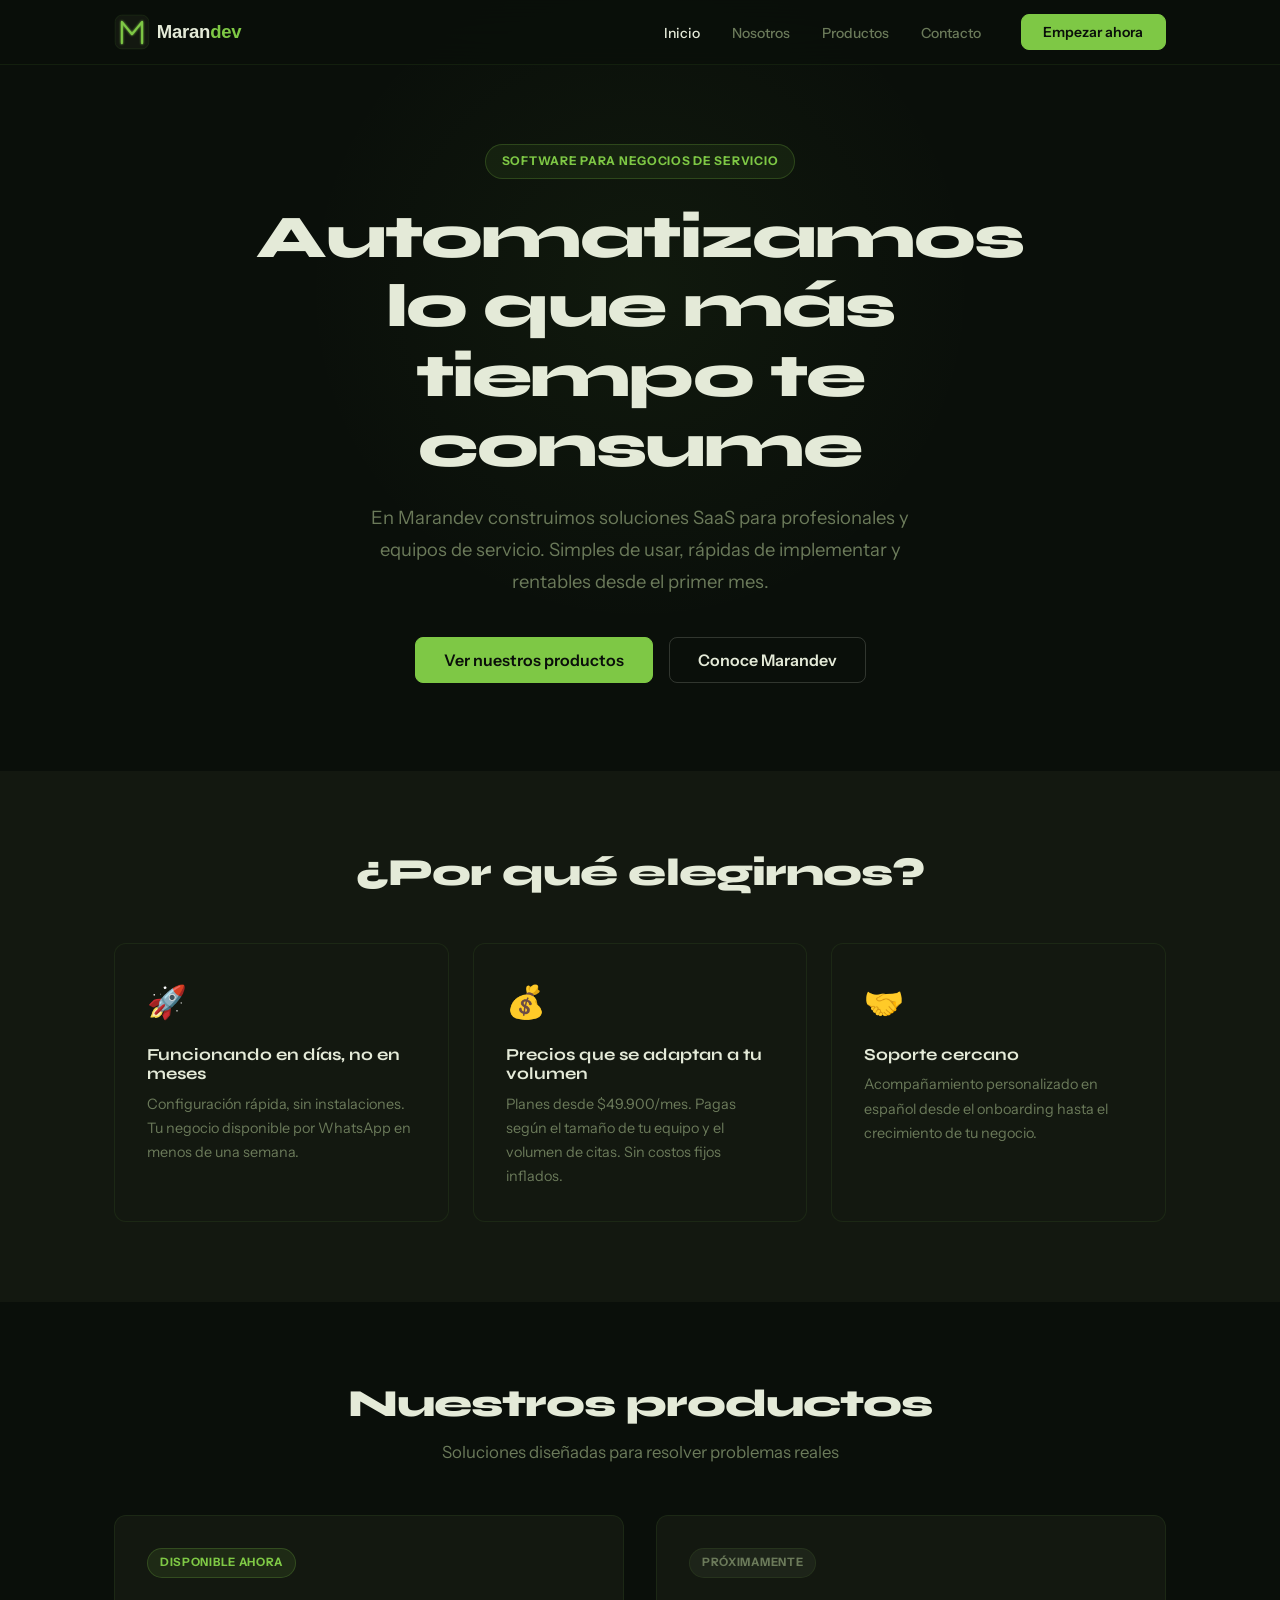
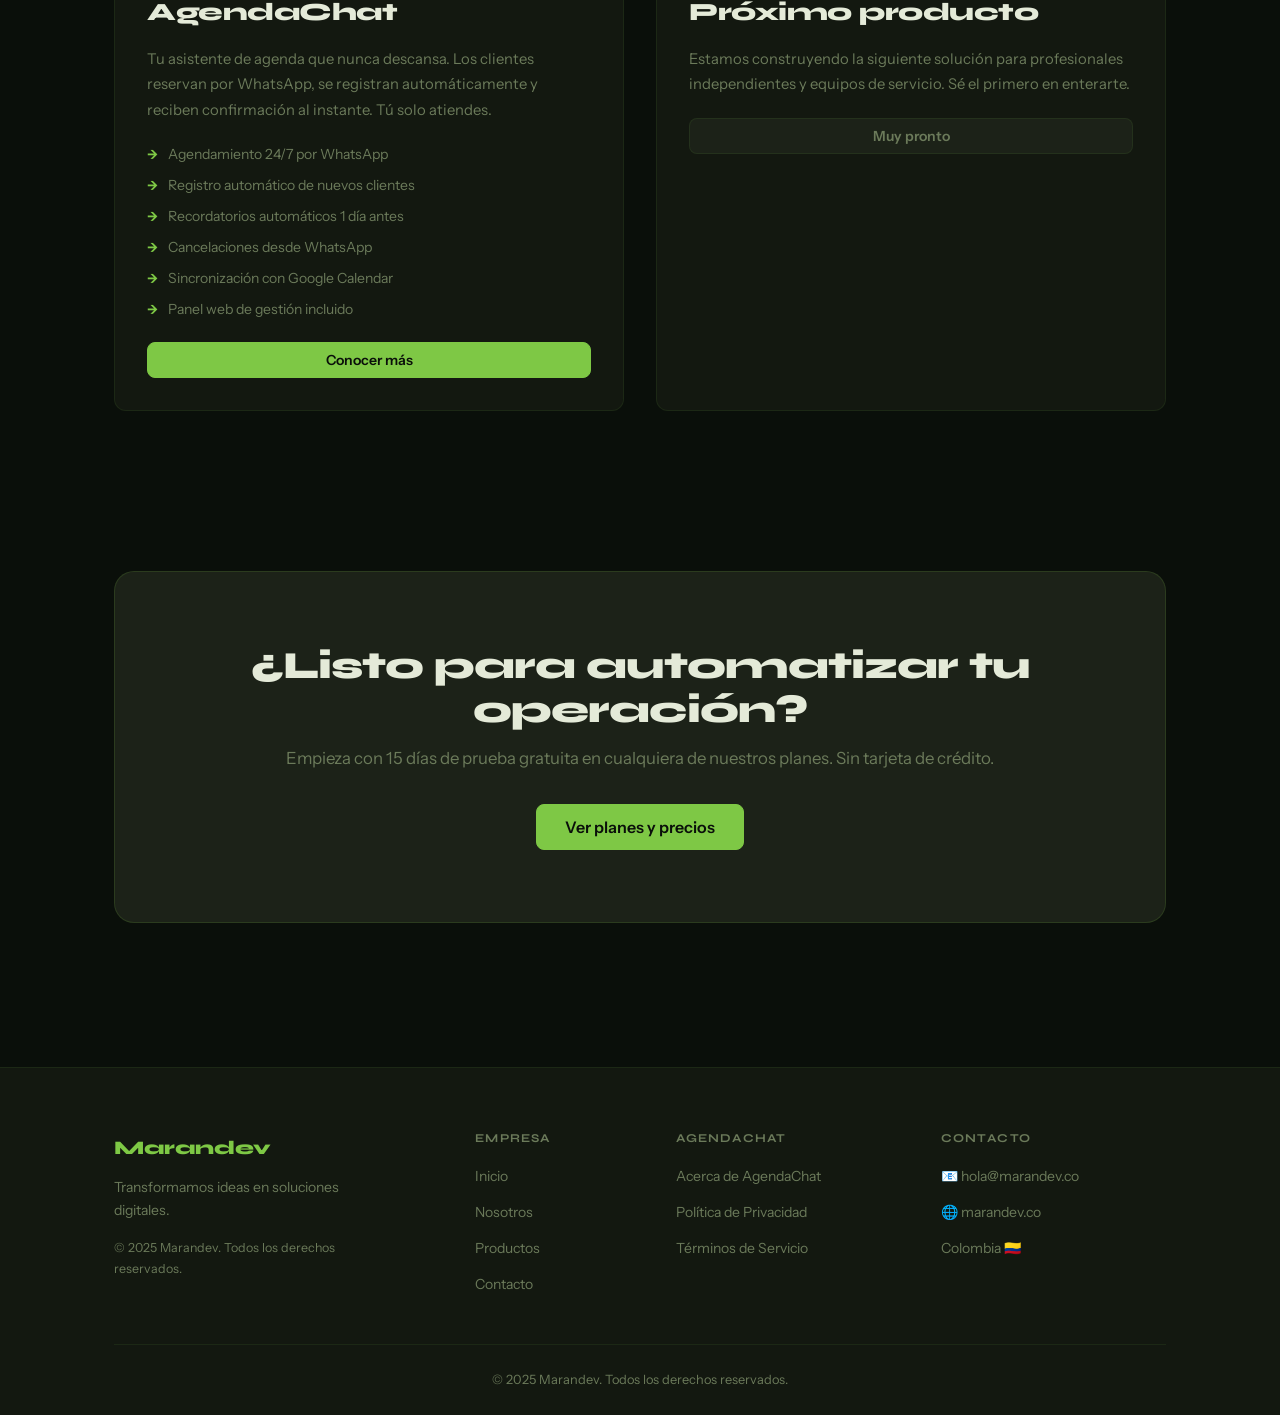
==== index.html @ 050d2b7b "updte changes" ====
<!DOCTYPE html>
<html lang="es">
<head>
  <meta charset="UTF-8">
  <meta name="viewport" content="width=device-width, initial-scale=1.0">
  <title>Marandev — Automatización de citas para profesionales</title>
  <meta name="description" content="Software SaaS que convierte WhatsApp en tu asistente de agendamiento. Tus clientes agendan en segundos, tú gestionas todo desde Google Calendar.">
  <link rel="preconnect" href="https://fonts.googleapis.com">
  <link rel="preconnect" href="https://fonts.gstatic.com" crossorigin>
  <link href="https://fonts.googleapis.com/css2?family=Instrument+Sans:ital,wght@0,400;0,500;0,600;1,400&family=JetBrains+Mono:wght@400;500&family=Syne:wght@700;800&display=swap" rel="stylesheet">
  <link rel="stylesheet" href="css/style.css">
  <link rel="icon" type="image/svg+xml" href="/favicon.svg">
</head>
<body>

<!-- NAVBAR -->
<nav class="navbar" role="navigation" aria-label="Navegación principal">
  <div class="navbar-inner">
    <a href="index.html" class="navbar-logo"><img src="/logo.svg" alt="Marandev" height="36"></a>
    <button class="hamburger" aria-label="Abrir menú" aria-expanded="false">
      <span></span><span></span><span></span>
    </button>
    <div class="navbar-menu">
      <ul class="navbar-nav">
        <li><a href="index.html" class="active">Inicio</a></li>
        <li><a href="nosotros.html">Nosotros</a></li>
        <li><a href="productos.html">Productos</a></li>
        <li><a href="contacto.html">Contacto</a></li>
      </ul>
      <a href="agendachat/index.html" class="btn btn-primary">Empezar ahora</a>
    </div>
  </div>
</nav>

<main>

  <!-- HERO -->
  <section class="hero">
    <div class="container">
      <div class="hero-badge fade-up">Software para negocios de servicio</div>
      <h1 class="fade-up d1">Automatizamos lo que más<br>tiempo te consume</h1>
      <p class="hero-sub fade-up d2">En Marandev construimos soluciones SaaS para profesionales y equipos de servicio. Simples de usar, rápidas de implementar y rentables desde el primer mes.</p>
      <div class="hero-actions fade-up d3">
        <a href="productos.html" class="btn btn-primary btn-lg">Ver nuestros productos</a>
        <a href="nosotros.html" class="btn btn-outline btn-lg">Conoce Marandev</a>
      </div>
    </div>
  </section>

  <!-- POR QUÉ ELEGIRNOS -->
  <section class="section section-bg">
    <div class="container">
      <div class="section-header fade-up">
        <h2 class="section-title">¿Por qué elegirnos?</h2>
      </div>
      <div class="grid-3">
        <div class="card fade-up d1">
          <span class="card-icon">🚀</span>
          <h3 class="card-title">Funcionando en días, no en meses</h3>
          <p class="card-text">Configuración rápida, sin instalaciones. Tu negocio disponible por WhatsApp en menos de una semana.</p>
        </div>
        <div class="card fade-up d2">
          <span class="card-icon">💰</span>
          <h3 class="card-title">Precios que se adaptan a tu volumen</h3>
          <p class="card-text">Planes desde $49.900/mes. Pagas según el tamaño de tu equipo y el volumen de citas. Sin costos fijos inflados.</p>
        </div>
        <div class="card fade-up d3">
          <span class="card-icon">🤝</span>
          <h3 class="card-title">Soporte cercano</h3>
          <p class="card-text">Acompañamiento personalizado en español desde el onboarding hasta el crecimiento de tu negocio.</p>
        </div>
      </div>
    </div>
  </section>

  <!-- NUESTROS PRODUCTOS -->
  <section class="section">
    <div class="container">
      <div class="section-header fade-up">
        <h2 class="section-title">Nuestros productos</h2>
        <p class="section-sub">Soluciones diseñadas para resolver problemas reales</p>
      </div>
      <div class="grid-2">

        <!-- AgendaChat -->
        <div class="product-card fade-up d1">
          <span class="product-badge available">Disponible ahora</span>
          <h3>AgendaChat</h3>
          <p>Tu asistente de agenda que nunca descansa. Los clientes reservan por WhatsApp, se registran automáticamente y reciben confirmación al instante. Tú solo atiendes.</p>
          <ul class="product-features">
            <li class="product-feature">Agendamiento 24/7 por WhatsApp</li>
            <li class="product-feature">Registro automático de nuevos clientes</li>
            <li class="product-feature">Recordatorios automáticos 1 día antes</li>
            <li class="product-feature">Cancelaciones desde WhatsApp</li>
            <li class="product-feature">Sincronización con Google Calendar</li>
            <li class="product-feature">Panel web de gestión incluido</li>
          </ul>
          <a href="agendachat/index.html" class="btn btn-primary">Conocer más</a>
        </div>

        <!-- Próximamente -->
        <div class="product-card fade-up d2">
          <span class="product-badge soon">Próximamente</span>
          <h3>Próximo producto</h3>
          <p>Estamos construyendo la siguiente solución para profesionales independientes y equipos de servicio. Sé el primero en enterarte.</p>
          <button class="btn btn-disabled" disabled>Muy pronto</button>
        </div>

      </div>
    </div>
  </section>

  <!-- CTA FINAL -->
  <section class="section">
    <div class="container">
      <div class="cta-banner fade-up">
        <h2>¿Listo para automatizar tu operación?</h2>
        <p>Empieza con 15 días de prueba gratuita en cualquiera de nuestros planes. Sin tarjeta de crédito.</p>
        <a href="productos.html" class="btn btn-primary btn-lg">Ver planes y precios</a>
      </div>
    </div>
  </section>

</main>

<!-- FOOTER -->
<footer class="footer">
  <div class="container">
    <div class="footer-grid">
      <div class="footer-col">
        <a href="index.html" class="footer-logo">Marandev</a>
        <p>Transformamos ideas en soluciones digitales.</p>
        <p class="footer-copy">© 2025 Marandev. Todos los derechos reservados.</p>
      </div>
      <div class="footer-col">
        <h4>Empresa</h4>
        <ul>
          <li><a href="index.html">Inicio</a></li>
          <li><a href="nosotros.html">Nosotros</a></li>
          <li><a href="productos.html">Productos</a></li>
          <li><a href="contacto.html">Contacto</a></li>
        </ul>
      </div>
      <div class="footer-col">
        <h4>AgendaChat</h4>
        <ul>
          <li><a href="agendachat/index.html">Acerca de AgendaChat</a></li>
          <li><a href="agendachat/privacidad.html">Política de Privacidad</a></li>
          <li><a href="agendachat/terminos.html">Términos de Servicio</a></li>
        </ul>
      </div>
      <div class="footer-col">
        <h4>Contacto</h4>
        <ul>
          <li><span>📧 hola@marandev.co</span></li>
          <li><span>🌐 marandev.co</span></li>
          <li><span>Colombia 🇨🇴</span></li>
        </ul>
      </div>
    </div>
    <div class="footer-bottom">
      <p>© 2025 Marandev. Todos los derechos reservados.</p>
    </div>
  </div>
</footer>

<script src="js/main.js"></script>
</body>
</html>
---- css/style.css ----
/* ============================================================
   Marandev.co — Estilos globales
   ============================================================ */

/* Fuentes Google */
@import url('https://fonts.googleapis.com/css2?family=Instrument+Sans:ital,wght@0,400;0,500;0,600;1,400&family=JetBrains+Mono:wght@400;500&family=Syne:wght@700;800&display=swap');

/* Variables */
:root {
  --bg:        #0a0f0a;
  --surface:   #131810;
  --surface-2: #1c2218;
  --green:     #7ec845;
  --amber:     #f0c040;
  --text:      #e4ead8;
  --muted:     #6b7a5a;
  --border:    rgba(126, 200, 69, 0.09);
  --border-h:  rgba(126, 200, 69, 0.30);
  --max-w:     1100px;
  --r:         12px;
  --r-sm:      8px;
  --t:         0.22s ease;
}

/* Reset */
*, *::before, *::after { box-sizing: border-box; margin: 0; padding: 0; }
html { scroll-behavior: smooth; }
body {
  font-family: 'Instrument Sans', system-ui, sans-serif;
  background: var(--bg);
  color: var(--text);
  line-height: 1.65;
  -webkit-font-smoothing: antialiased;
}
a { color: inherit; text-decoration: none; }
ul { list-style: none; }
img { max-width: 100%; display: block; }
h1, h2, h3, h4, h5 { font-family: 'Syne', sans-serif; line-height: 1.15; }

/* Contenedor */
.container {
  max-width: var(--max-w);
  margin: 0 auto;
  padding: 0 1.5rem;
}

/* ============================================================
   NAVBAR
   ============================================================ */

.navbar {
  position: fixed;
  top: 0; left: 0; right: 0;
  z-index: 1000;
  background: rgba(10, 15, 10, 0.75);
  backdrop-filter: blur(18px);
  -webkit-backdrop-filter: blur(18px);
  border-bottom: 1px solid var(--border);
}

.navbar-inner {
  max-width: var(--max-w);
  margin: 0 auto;
  padding: 0 1.5rem;
  height: 64px;
  display: flex;
  align-items: center;
  justify-content: space-between;
  gap: 2rem;
}

.navbar-logo {
  font-family: 'Syne', sans-serif;
  font-weight: 800;
  font-size: 1.35rem;
  color: var(--green);
  letter-spacing: -0.02em;
  flex-shrink: 0;
}

.navbar-menu {
  display: flex;
  align-items: center;
  gap: 2.5rem;
}

.navbar-nav {
  display: flex;
  align-items: center;
  gap: 2rem;
}

.navbar-nav a {
  font-size: 0.875rem;
  font-weight: 500;
  color: var(--muted);
  transition: color var(--t);
}

.navbar-nav a:hover,
.navbar-nav a.active {
  color: var(--text);
}

/* Hamburger */
.hamburger {
  display: none;
  flex-direction: column;
  justify-content: center;
  gap: 5px;
  width: 38px;
  height: 38px;
  background: none;
  border: none;
  cursor: pointer;
  padding: 6px;
}

.hamburger span {
  display: block;
  width: 22px;
  height: 2px;
  background: var(--text);
  border-radius: 2px;
  transition: all 0.3s ease;
  transform-origin: center;
}

.hamburger.open span:nth-child(1) { transform: translateY(7px) rotate(45deg); }
.hamburger.open span:nth-child(2) { opacity: 0; transform: scaleX(0); }
.hamburger.open span:nth-child(3) { transform: translateY(-7px) rotate(-45deg); }

/* ============================================================
   BOTONES
   ============================================================ */

.btn {
  display: inline-flex;
  align-items: center;
  justify-content: center;
  gap: 0.5rem;
  padding: 0.65rem 1.35rem;
  border-radius: var(--r-sm);
  font-family: 'Instrument Sans', sans-serif;
  font-weight: 600;
  font-size: 0.875rem;
  cursor: pointer;
  transition: all var(--t);
  border: 1.5px solid transparent;
  white-space: nowrap;
  text-decoration: none;
  line-height: 1;
}

.btn-primary {
  background: var(--green);
  color: #0a0f0a;
  border-color: var(--green);
}

.btn-primary:hover {
  background: #90db4e;
  border-color: #90db4e;
  transform: translateY(-1px);
  box-shadow: 0 6px 22px rgba(126, 200, 69, 0.28);
}

.btn-outline {
  background: transparent;
  color: var(--text);
  border-color: rgba(228, 234, 216, 0.18);
}

.btn-outline:hover {
  border-color: var(--green);
  color: var(--green);
}

.btn-lg {
  padding: 0.875rem 1.75rem;
  font-size: 1rem;
}

.btn-disabled,
.btn[disabled] {
  background: var(--surface-2) !important;
  color: var(--muted) !important;
  border-color: var(--border) !important;
  cursor: not-allowed;
  pointer-events: none;
  box-shadow: none !important;
  transform: none !important;
}

/* ============================================================
   HERO
   ============================================================ */

.hero {
  padding: 9rem 0 5.5rem;
  text-align: center;
  position: relative;
  overflow: hidden;
}

.hero::before {
  content: '';
  position: absolute;
  top: -60px; left: 50%;
  transform: translateX(-50%);
  width: 700px;
  height: 700px;
  background: radial-gradient(circle, rgba(126, 200, 69, 0.055) 0%, transparent 68%);
  pointer-events: none;
}

.hero-badge {
  display: inline-flex;
  align-items: center;
  gap: 0.5rem;
  padding: 0.4rem 1rem;
  background: rgba(126, 200, 69, 0.08);
  border: 1px solid rgba(126, 200, 69, 0.22);
  border-radius: 100px;
  font-size: 0.75rem;
  font-weight: 700;
  color: var(--green);
  letter-spacing: 0.06em;
  text-transform: uppercase;
  margin-bottom: 1.5rem;
}

.hero h1 {
  font-size: clamp(2.2rem, 5.5vw, 3.8rem);
  font-weight: 800;
  letter-spacing: -0.03em;
  max-width: 820px;
  margin: 0 auto 1.25rem;
}

.hero-sub {
  font-size: clamp(0.975rem, 2vw, 1.15rem);
  color: var(--muted);
  max-width: 560px;
  margin: 0 auto 2.5rem;
  line-height: 1.72;
}

.hero-actions {
  display: flex;
  align-items: center;
  justify-content: center;
  gap: 1rem;
  flex-wrap: wrap;
}

/* Hero variante — páginas internas */
.hero-inner {
  padding: 8rem 0 4rem;
  text-align: center;
}

.hero-inner h1 {
  font-size: clamp(2rem, 5vw, 3.2rem);
  font-weight: 800;
  letter-spacing: -0.03em;
  margin-bottom: 1rem;
}

.hero-inner .hero-sub {
  max-width: 620px;
}

/* ============================================================
   SECCIONES
   ============================================================ */

.section {
  padding: 5rem 0;
}

.section-bg {
  background: var(--surface);
}

.section-header {
  text-align: center;
  max-width: 680px;
  margin: 0 auto 3rem;
}

.section-title {
  font-size: clamp(1.75rem, 4vw, 2.4rem);
  font-weight: 800;
  letter-spacing: -0.025em;
  margin-bottom: 0.75rem;
}

.section-sub {
  color: var(--muted);
  font-size: 1.05rem;
  line-height: 1.72;
}

/* ============================================================
   CARDS
   ============================================================ */

.card {
  background: var(--surface);
  border: 1px solid var(--border);
  border-radius: var(--r);
  padding: 2rem;
  transition: transform var(--t), border-color var(--t), box-shadow var(--t);
}

.card:hover {
  transform: translateY(-4px);
  border-color: var(--border-h);
  box-shadow: 0 14px 42px rgba(0, 0, 0, 0.28);
}

.card-icon {
  font-size: 2rem;
  display: block;
  margin-bottom: 1rem;
}

.card-title {
  font-family: 'Syne', sans-serif;
  font-size: 1.05rem;
  font-weight: 700;
  margin-bottom: 0.5rem;
}

.card-text {
  color: var(--muted);
  font-size: 0.9rem;
  line-height: 1.68;
}

/* Grillas */
.grid-3 {
  display: grid;
  grid-template-columns: repeat(auto-fit, minmax(270px, 1fr));
  gap: 1.5rem;
}

.grid-2 {
  display: grid;
  grid-template-columns: repeat(auto-fit, minmax(320px, 1fr));
  gap: 2rem;
}

/* ============================================================
   PRODUCT CARDS
   ============================================================ */

.product-card {
  background: var(--surface);
  border: 1px solid var(--border);
  border-radius: var(--r);
  padding: 2rem;
  display: flex;
  flex-direction: column;
  gap: 1.25rem;
  transition: transform var(--t), border-color var(--t), box-shadow var(--t);
}

.product-card:hover {
  transform: translateY(-4px);
  border-color: var(--border-h);
  box-shadow: 0 14px 42px rgba(0, 0, 0, 0.28);
}

.product-badge {
  display: inline-flex;
  align-items: center;
  padding: 0.3rem 0.75rem;
  border-radius: 100px;
  font-size: 0.72rem;
  font-weight: 700;
  letter-spacing: 0.06em;
  text-transform: uppercase;
  width: fit-content;
}

.product-badge.available {
  background: rgba(126, 200, 69, 0.1);
  color: var(--green);
  border: 1px solid rgba(126, 200, 69, 0.22);
}

.product-badge.soon {
  background: rgba(107, 122, 90, 0.12);
  color: var(--muted);
  border: 1px solid var(--border);
}

.product-card h3 {
  font-size: 1.55rem;
  font-weight: 800;
  letter-spacing: -0.02em;
}

.product-card p {
  color: var(--muted);
  line-height: 1.72;
  font-size: 0.925rem;
}

.product-features {
  display: flex;
  flex-direction: column;
  gap: 0.5rem;
}

.product-feature {
  display: flex;
  align-items: center;
  gap: 0.6rem;
  font-size: 0.875rem;
  color: var(--muted);
}

.product-feature::before {
  content: '→';
  color: var(--green);
  font-weight: 700;
  font-size: 0.8rem;
  flex-shrink: 0;
}

/* ============================================================
   PLANES / PRECIOS
   ============================================================ */

.plans-grid {
  display: grid;
  grid-template-columns: repeat(auto-fit, minmax(280px, 1fr));
  gap: 1.5rem;
  align-items: start;
}

.plan-card {
  background: var(--surface);
  border: 1px solid var(--border);
  border-radius: var(--r);
  padding: 2rem;
  position: relative;
  display: flex;
  flex-direction: column;
  gap: 0;
  transition: transform var(--t), border-color var(--t), box-shadow var(--t);
}

.plan-card:hover {
  transform: translateY(-4px);
  box-shadow: 0 18px 52px rgba(0, 0, 0, 0.32);
}

.plan-card.popular {
  border-color: rgba(126, 200, 69, 0.38);
  background: var(--surface-2);
}

.plan-popular-badge {
  position: absolute;
  top: -13px;
  left: 50%;
  transform: translateX(-50%);
  background: var(--green);
  color: #0a0f0a;
  font-size: 0.68rem;
  font-weight: 800;
  letter-spacing: 0.08em;
  text-transform: uppercase;
  padding: 0.22rem 0.9rem;
  border-radius: 100px;
  white-space: nowrap;
}

.plan-name {
  font-family: 'Syne', sans-serif;
  font-size: 1.1rem;
  font-weight: 800;
  margin-bottom: 0.35rem;
}

.plan-price {
  margin: 1.25rem 0 0.5rem;
}

.plan-price .amount {
  font-family: 'Syne', sans-serif;
  font-size: 2.1rem;
  font-weight: 800;
  letter-spacing: -0.03em;
}

.plan-price .period {
  font-size: 0.85rem;
  color: var(--muted);
  margin-left: 0.2rem;
}

.plan-desc {
  font-size: 0.85rem;
  color: var(--muted);
  margin-bottom: 1.5rem;
  line-height: 1.5;
}

.plan-features {
  display: flex;
  flex-direction: column;
  gap: 0.65rem;
  margin-bottom: 2rem;
  flex: 1;
}

.plan-feature {
  display: flex;
  align-items: flex-start;
  gap: 0.6rem;
  font-size: 0.875rem;
  color: var(--muted);
}

.plan-check {
  color: var(--green);
  font-weight: 700;
  flex-shrink: 0;
  margin-top: 1px;
}

.plan-card .btn { width: 100%; margin-top: auto; }

/* ============================================================
   PASOS / CÓMO FUNCIONA
   ============================================================ */

.steps {
  display: flex;
  flex-direction: column;
  gap: 1rem;
  max-width: 720px;
  margin: 0 auto;
}

.step {
  display: flex;
  gap: 1.25rem;
  align-items: flex-start;
  background: var(--surface);
  border: 1px solid var(--border);
  border-radius: var(--r);
  padding: 1.5rem;
  transition: border-color var(--t);
}

.step:hover { border-color: var(--border-h); }

.step-num {
  flex-shrink: 0;
  width: 36px;
  height: 36px;
  background: rgba(126, 200, 69, 0.1);
  border: 1px solid rgba(126, 200, 69, 0.28);
  border-radius: 50%;
  display: flex;
  align-items: center;
  justify-content: center;
  font-family: 'JetBrains Mono', monospace;
  font-size: 0.78rem;
  font-weight: 500;
  color: var(--green);
}

.step-content h4 {
  font-size: 0.975rem;
  font-weight: 700;
  margin-bottom: 0.3rem;
}

.step-content p {
  font-size: 0.875rem;
  color: var(--muted);
  line-height: 1.62;
}

/* ============================================================
   PARA QUIÉN ES
   ============================================================ */

.para-quien-grid {
  display: grid;
  grid-template-columns: repeat(auto-fill, minmax(190px, 1fr));
  gap: 1rem;
}

.para-quien-item {
  background: var(--surface);
  border: 1px solid var(--border);
  border-radius: var(--r-sm);
  padding: 1.5rem 1rem;
  text-align: center;
  transition: border-color var(--t), transform var(--t);
}

.para-quien-item:hover {
  border-color: var(--border-h);
  transform: translateY(-3px);
}

.para-quien-item .icon {
  font-size: 1.8rem;
  display: block;
  margin-bottom: 0.6rem;
}

.para-quien-item span {
  font-size: 0.875rem;
  font-weight: 500;
  color: var(--muted);
}

/* ============================================================
   FAQ
   ============================================================ */

.faq {
  max-width: 720px;
  margin: 0 auto;
  display: flex;
  flex-direction: column;
  gap: 0.75rem;
}

.faq-item {
  background: var(--surface);
  border: 1px solid var(--border);
  border-radius: var(--r-sm);
  overflow: hidden;
  transition: border-color var(--t);
}

.faq-item:hover { border-color: var(--border-h); }

.faq-question {
  width: 100%;
  background: none;
  border: none;
  padding: 1.2rem 1.5rem;
  display: flex;
  align-items: center;
  justify-content: space-between;
  gap: 1rem;
  cursor: pointer;
  color: var(--text);
  font-family: 'Instrument Sans', sans-serif;
  font-size: 0.9rem;
  font-weight: 600;
  text-align: left;
}

.faq-icon {
  flex-shrink: 0;
  font-size: 1.3rem;
  color: var(--green);
  line-height: 1;
  transition: transform 0.3s ease;
}

.faq-item.open .faq-icon { transform: rotate(45deg); }

.faq-answer {
  max-height: 0;
  overflow: hidden;
  transition: max-height 0.32s ease;
}

.faq-answer-inner {
  padding: 0 1.5rem 1.25rem;
  color: var(--muted);
  font-size: 0.875rem;
  line-height: 1.72;
}

.faq-item.open .faq-answer { max-height: 300px; }

/* ============================================================
   BANNER CTA
   ============================================================ */

.cta-banner {
  background: var(--surface-2);
  border: 1px solid rgba(126, 200, 69, 0.15);
  border-radius: 1.25rem;
  padding: 4.5rem 2rem;
  text-align: center;
}

.cta-banner h2 {
  font-size: clamp(1.8rem, 4vw, 2.4rem);
  font-weight: 800;
  letter-spacing: -0.025em;
  margin-bottom: 0.75rem;
}

.cta-banner p {
  color: var(--muted);
  font-size: 1.05rem;
  margin-bottom: 2rem;
}

/* ============================================================
   MISIÓN / VISIÓN
   ============================================================ */

.mv-grid {
  display: grid;
  grid-template-columns: 1fr 1fr;
  gap: 1.5rem;
}

.mv-card {
  background: var(--surface);
  border: 1px solid var(--border);
  border-radius: var(--r);
  padding: 2.5rem;
}

.mv-label {
  font-size: 0.72rem;
  font-weight: 700;
  letter-spacing: 0.1em;
  text-transform: uppercase;
  color: var(--green);
  margin-bottom: 0.75rem;
}

.mv-card h3 {
  font-size: 1.15rem;
  font-weight: 800;
  margin-bottom: 1rem;
}

.mv-card p {
  color: var(--muted);
  line-height: 1.78;
  font-size: 0.9rem;
}

/* Historia */
.historia {
  max-width: 700px;
  margin: 0 auto;
}

.historia p {
  color: var(--muted);
  line-height: 1.82;
  margin-bottom: 1.25rem;
  font-size: 0.95rem;
}

/* ============================================================
   CONTACTO
   ============================================================ */

.contact-grid {
  display: grid;
  grid-template-columns: 1fr 1.55fr;
  gap: 4rem;
  align-items: start;
}

.contact-info {
  display: flex;
  flex-direction: column;
  gap: 2rem;
}

.contact-item {
  display: flex;
  align-items: flex-start;
  gap: 1rem;
}

.contact-item-icon {
  font-size: 1.3rem;
  flex-shrink: 0;
  margin-top: 2px;
}

.contact-item-text h4 {
  font-size: 0.875rem;
  font-weight: 700;
  margin-bottom: 0.2rem;
}

.contact-item-text p {
  font-size: 0.875rem;
  color: var(--muted);
  line-height: 1.6;
}

.form {
  display: flex;
  flex-direction: column;
  gap: 1.25rem;
}

.form-group {
  display: flex;
  flex-direction: column;
  gap: 0.42rem;
}

.form-label {
  font-size: 0.78rem;
  font-weight: 600;
  color: var(--muted);
  letter-spacing: 0.04em;
  text-transform: uppercase;
}

.form-input,
.form-select,
.form-textarea {
  width: 100%;
  background: var(--surface-2);
  border: 1px solid var(--border);
  border-radius: var(--r-sm);
  padding: 0.78rem 1rem;
  color: var(--text);
  font-family: 'Instrument Sans', sans-serif;
  font-size: 0.9rem;
  transition: border-color var(--t);
  outline: none;
}

.form-input::placeholder,
.form-textarea::placeholder {
  color: var(--muted);
}

.form-input:focus,
.form-select:focus,
.form-textarea:focus {
  border-color: rgba(126, 200, 69, 0.42);
}

.form-textarea {
  resize: vertical;
  min-height: 140px;
  line-height: 1.65;
}

.form-select {
  appearance: none;
  -webkit-appearance: none;
  cursor: pointer;
  background-image: url("data:image/svg+xml,%3Csvg xmlns='http://www.w3.org/2000/svg' width='12' height='7' viewBox='0 0 12 7'%3E%3Cpath fill='%236b7a5a' d='M6 7L0 0h12z'/%3E%3C/svg%3E");
  background-repeat: no-repeat;
  background-position: right 1rem center;
}

.form-select option {
  background: var(--surface-2);
  color: var(--text);
}

.form-note {
  font-size: 0.8rem;
  color: var(--muted);
  text-align: center;
}

/* ============================================================
   PÁGINAS LEGALES
   ============================================================ */

.legal-hero {
  padding: 8rem 0 3rem;
  border-bottom: 1px solid var(--border);
}

.legal-hero h1 {
  font-size: clamp(1.8rem, 4.5vw, 2.6rem);
  font-weight: 800;
  letter-spacing: -0.025em;
  margin-bottom: 0.6rem;
}

.legal-date {
  font-size: 0.875rem;
  color: var(--muted);
}

.legal-wrapper {
  max-width: 760px;
  margin: 0 auto;
  padding: 4rem 1.5rem;
}

.legal-back {
  display: inline-flex;
  align-items: center;
  gap: 0.5rem;
  font-size: 0.875rem;
  font-weight: 600;
  color: var(--green);
  margin-bottom: 2.5rem;
  transition: gap var(--t);
}

.legal-back:hover { gap: 0.75rem; }

.legal-sec {
  margin-bottom: 2.5rem;
}

.legal-sec h2 {
  font-size: 1.1rem;
  font-weight: 700;
  margin-bottom: 0.875rem;
  padding-bottom: 0.5rem;
  border-bottom: 1px solid var(--border);
}

.legal-sec p,
.legal-sec li {
  font-size: 0.9rem;
  color: var(--muted);
  line-height: 1.78;
  margin-bottom: 0.5rem;
}

.legal-sec ul,
.legal-sec ol {
  padding-left: 1.5rem;
  margin: 0.75rem 0;
  display: flex;
  flex-direction: column;
  gap: 0.35rem;
}

.legal-sec ul { list-style: disc; }
.legal-sec ol { list-style: decimal; }

.legal-links-bar {
  display: flex;
  gap: 1.5rem;
  flex-wrap: wrap;
  padding: 1.5rem;
  background: var(--surface);
  border: 1px solid var(--border);
  border-radius: var(--r-sm);
  margin-top: 3rem;
}

.legal-links-bar a {
  color: var(--green);
  font-size: 0.875rem;
  font-weight: 600;
  transition: opacity var(--t);
}

.legal-links-bar a:hover { opacity: 0.75; }

/* ============================================================
   FOOTER
   ============================================================ */

.footer {
  background: var(--surface);
  border-top: 1px solid var(--border);
  padding: 4rem 0 1.5rem;
  margin-top: 4rem;
}

.footer-grid {
  display: grid;
  grid-template-columns: 2fr 1fr 1.4fr 1.4fr;
  gap: 2.5rem;
  margin-bottom: 3rem;
}

.footer-logo {
  font-family: 'Syne', sans-serif;
  font-weight: 800;
  font-size: 1.2rem;
  color: var(--green);
  display: inline-block;
  margin-bottom: 0.75rem;
}

.footer-col > p {
  font-size: 0.875rem;
  color: var(--muted);
  line-height: 1.65;
  max-width: 250px;
}

.footer-copy {
  margin-top: 1rem;
  font-size: 0.78rem !important;
  color: var(--muted);
}

.footer-col h4 {
  font-family: 'Syne', sans-serif;
  font-size: 0.75rem;
  font-weight: 700;
  letter-spacing: 0.09em;
  text-transform: uppercase;
  color: var(--muted);
  margin-bottom: 1rem;
}

.footer-col ul {
  display: flex;
  flex-direction: column;
  gap: 0.6rem;
}

.footer-col ul li a {
  font-size: 0.875rem;
  color: var(--muted);
  transition: color var(--t);
}

.footer-col ul li a:hover { color: var(--text); }

.footer-col ul li span {
  font-size: 0.875rem;
  color: var(--muted);
}

.footer-bottom {
  border-top: 1px solid var(--border);
  padding-top: 1.5rem;
  text-align: center;
  font-size: 0.8rem;
  color: var(--muted);
}

/* ============================================================
   ANIMACIONES FADE-UP
   ============================================================ */

.fade-up {
  opacity: 0;
  transform: translateY(28px);
  transition: opacity 0.56s ease, transform 0.56s ease;
}

.fade-up.visible {
  opacity: 1;
  transform: translateY(0);
}

.d1 { transition-delay: 0.08s; }
.d2 { transition-delay: 0.16s; }
.d3 { transition-delay: 0.24s; }
.d4 { transition-delay: 0.32s; }

/* ============================================================
   UTILIDADES
   ============================================================ */

.text-center  { text-align: center; }
.text-muted   { color: var(--muted); }
.text-green   { color: var(--green); }
.font-mono    { font-family: 'JetBrains Mono', monospace; }

/* ============================================================
   RESPONSIVE
   ============================================================ */

@media (max-width: 900px) {
  .footer-grid {
    grid-template-columns: 1fr 1fr;
    gap: 2rem;
  }

  .footer-col:first-child {
    grid-column: 1 / -1;
  }

  .contact-grid {
    grid-template-columns: 1fr;
    gap: 2.5rem;
  }

  .mv-grid {
    grid-template-columns: 1fr;
  }
}

@media (max-width: 768px) {
  .hamburger { display: flex; }

  .navbar-menu {
    position: fixed;
    top: 64px;
    left: 0; right: 0; bottom: 0;
    background: var(--bg);
    flex-direction: column;
    align-items: stretch;
    gap: 0;
    padding: 1.5rem 1.5rem 2rem;
    transform: translateX(100%);
    transition: transform 0.3s ease;
    border-top: 1px solid var(--border);
    overflow-y: auto;
  }

  .navbar-menu.open { transform: translateX(0); }

  .navbar-nav {
    flex-direction: column;
    align-items: stretch;
    gap: 0;
    margin-bottom: 1.5rem;
  }

  .navbar-nav li {
    border-bottom: 1px solid var(--border);
  }

  .navbar-nav a {
    display: block;
    padding: 1rem 0;
    font-size: 1rem;
    color: var(--text);
  }

  .navbar-menu .btn {
    width: 100%;
    padding: 0.875rem;
    font-size: 0.975rem;
  }

  .hero-actions {
    flex-direction: column;
    align-items: stretch;
    max-width: 340px;
    margin: 0 auto;
  }

  .cta-banner { padding: 3rem 1.5rem; }

  .plans-grid {
    grid-template-columns: 1fr;
    max-width: 420px;
    margin: 0 auto;
  }
}

@media (max-width: 520px) {
  .footer-grid {
    grid-template-columns: 1fr;
  }

  .para-quien-grid {
    grid-template-columns: repeat(2, 1fr);
  }

  .hero { padding: 7.5rem 0 4rem; }
}
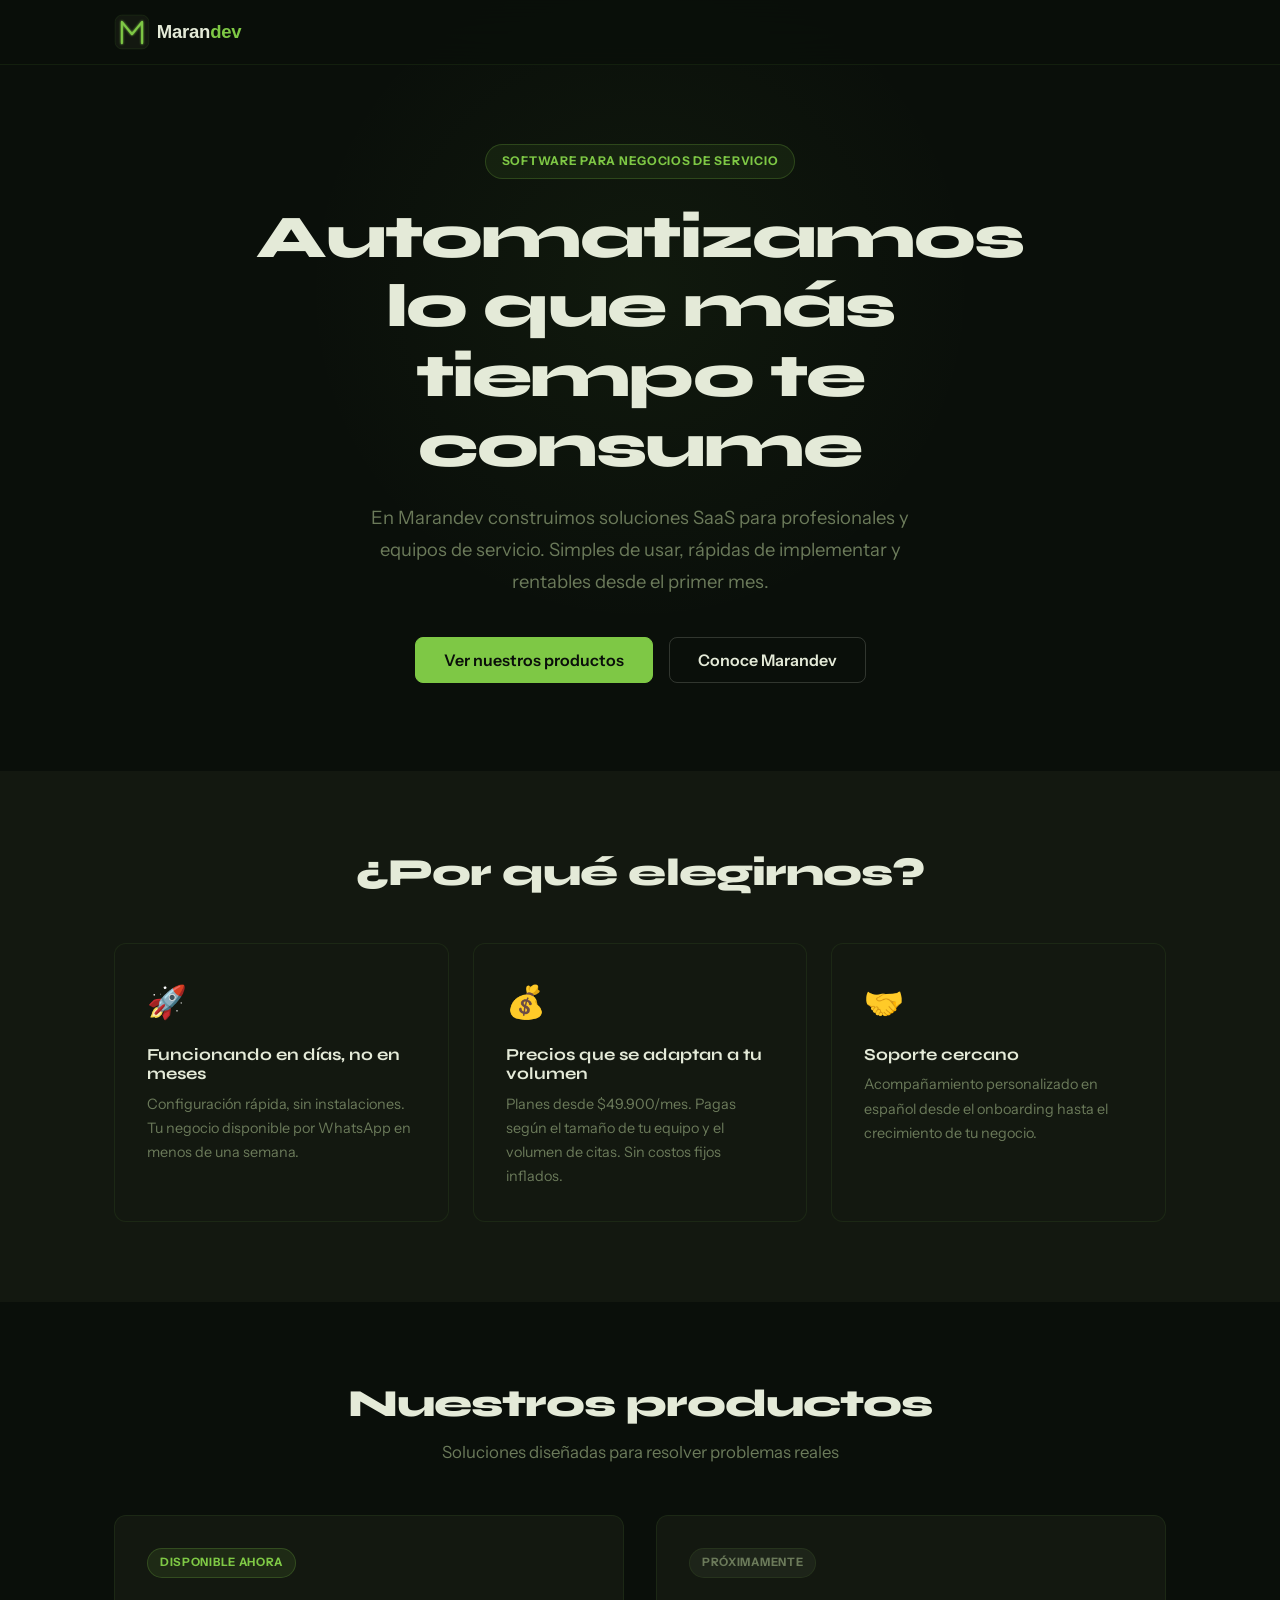
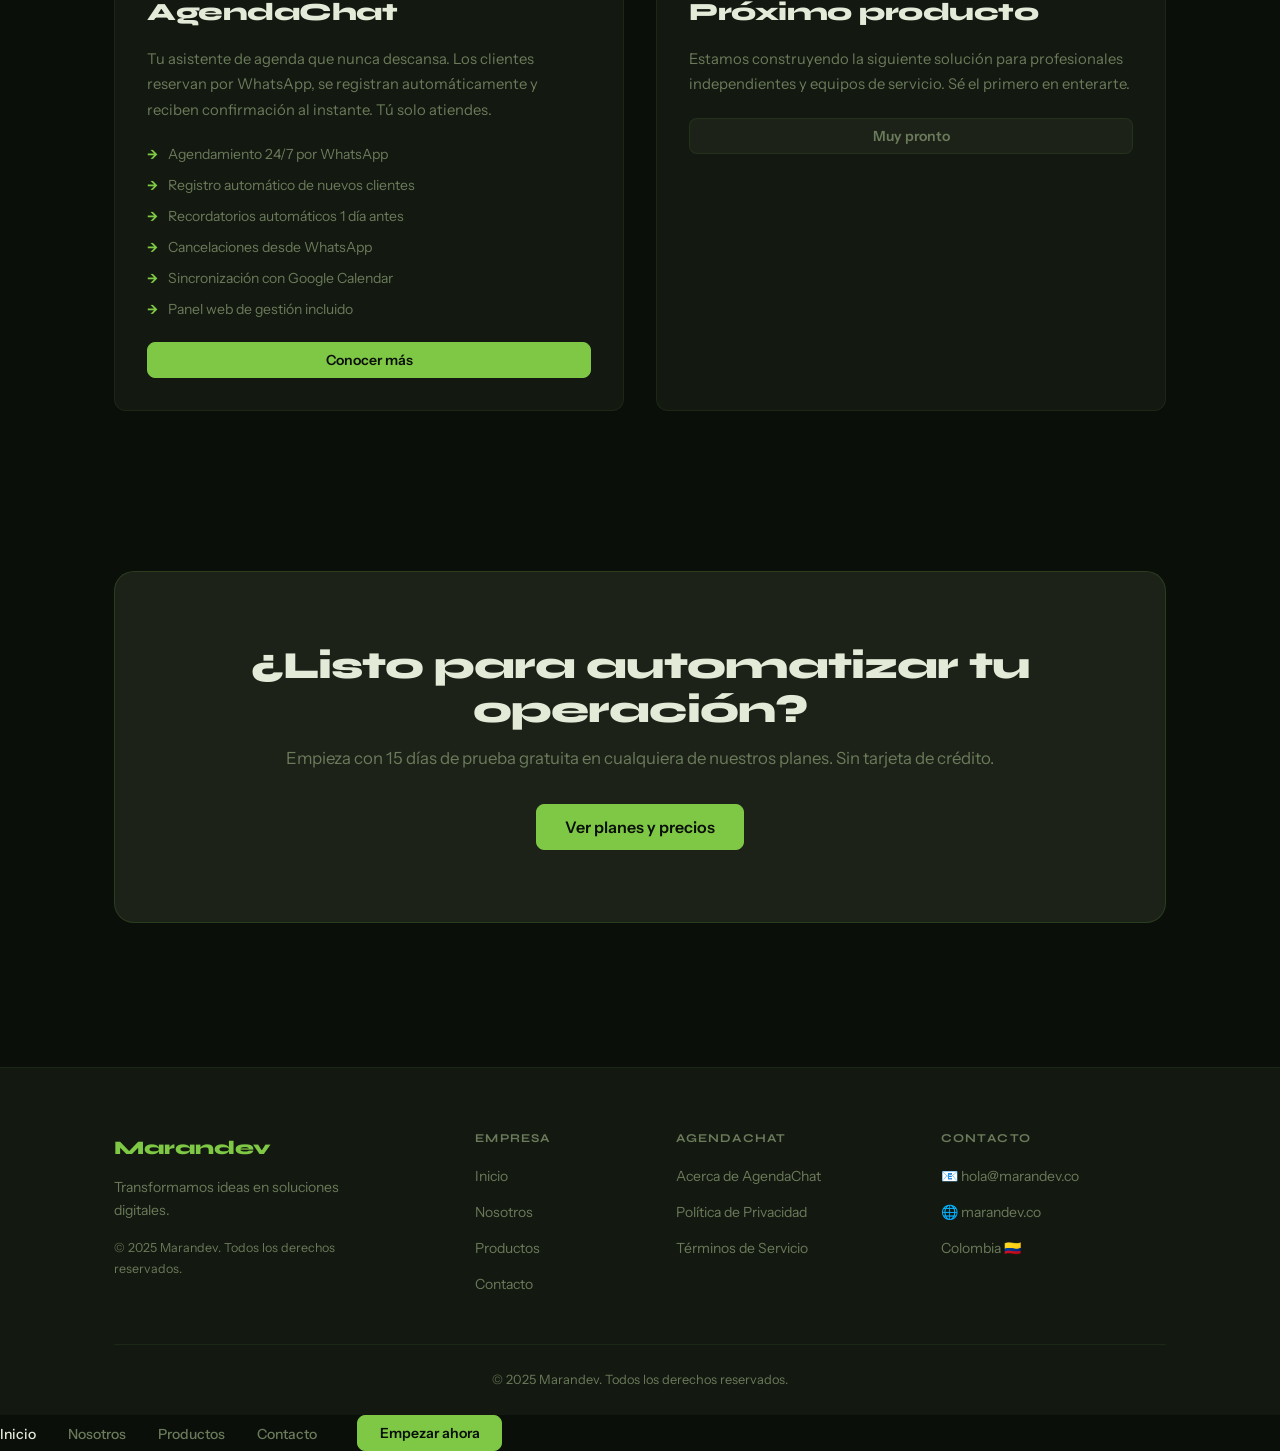
==== commit 90490eb6: "deploy: v73a5f6d" ====
--- a/index.html
+++ b/index.html
@@ -8,7 +8,7 @@
   <link rel="preconnect" href="https://fonts.googleapis.com">
   <link rel="preconnect" href="https://fonts.gstatic.com" crossorigin>
   <link href="https://fonts.googleapis.com/css2?family=Instrument+Sans:ital,wght@0,400;0,500;0,600;1,400&family=JetBrains+Mono:wght@400;500&family=Syne:wght@700;800&display=swap" rel="stylesheet">
-  <link rel="stylesheet" href="css/style.css">
+  <link rel="stylesheet" href="css/style.css?v=73a5f6d">
   <link rel="icon" type="image/svg+xml" href="/favicon.svg">
 </head>
 <body>
@@ -164,6 +164,6 @@
   </div>
 </footer>
 
-<script src="js/main.js"></script>
+<script src="js/main.js?v=73a5f6d"></script>
 </body>
 </html>
--- a/css/style.css
+++ b/css/style.css
@@ -1107,6 +1107,7 @@
     position: fixed;
     top: 64px;
     left: 0; right: 0; bottom: 0;
+    z-index: 999;
     background: var(--bg);
     flex-direction: column;
     align-items: stretch;
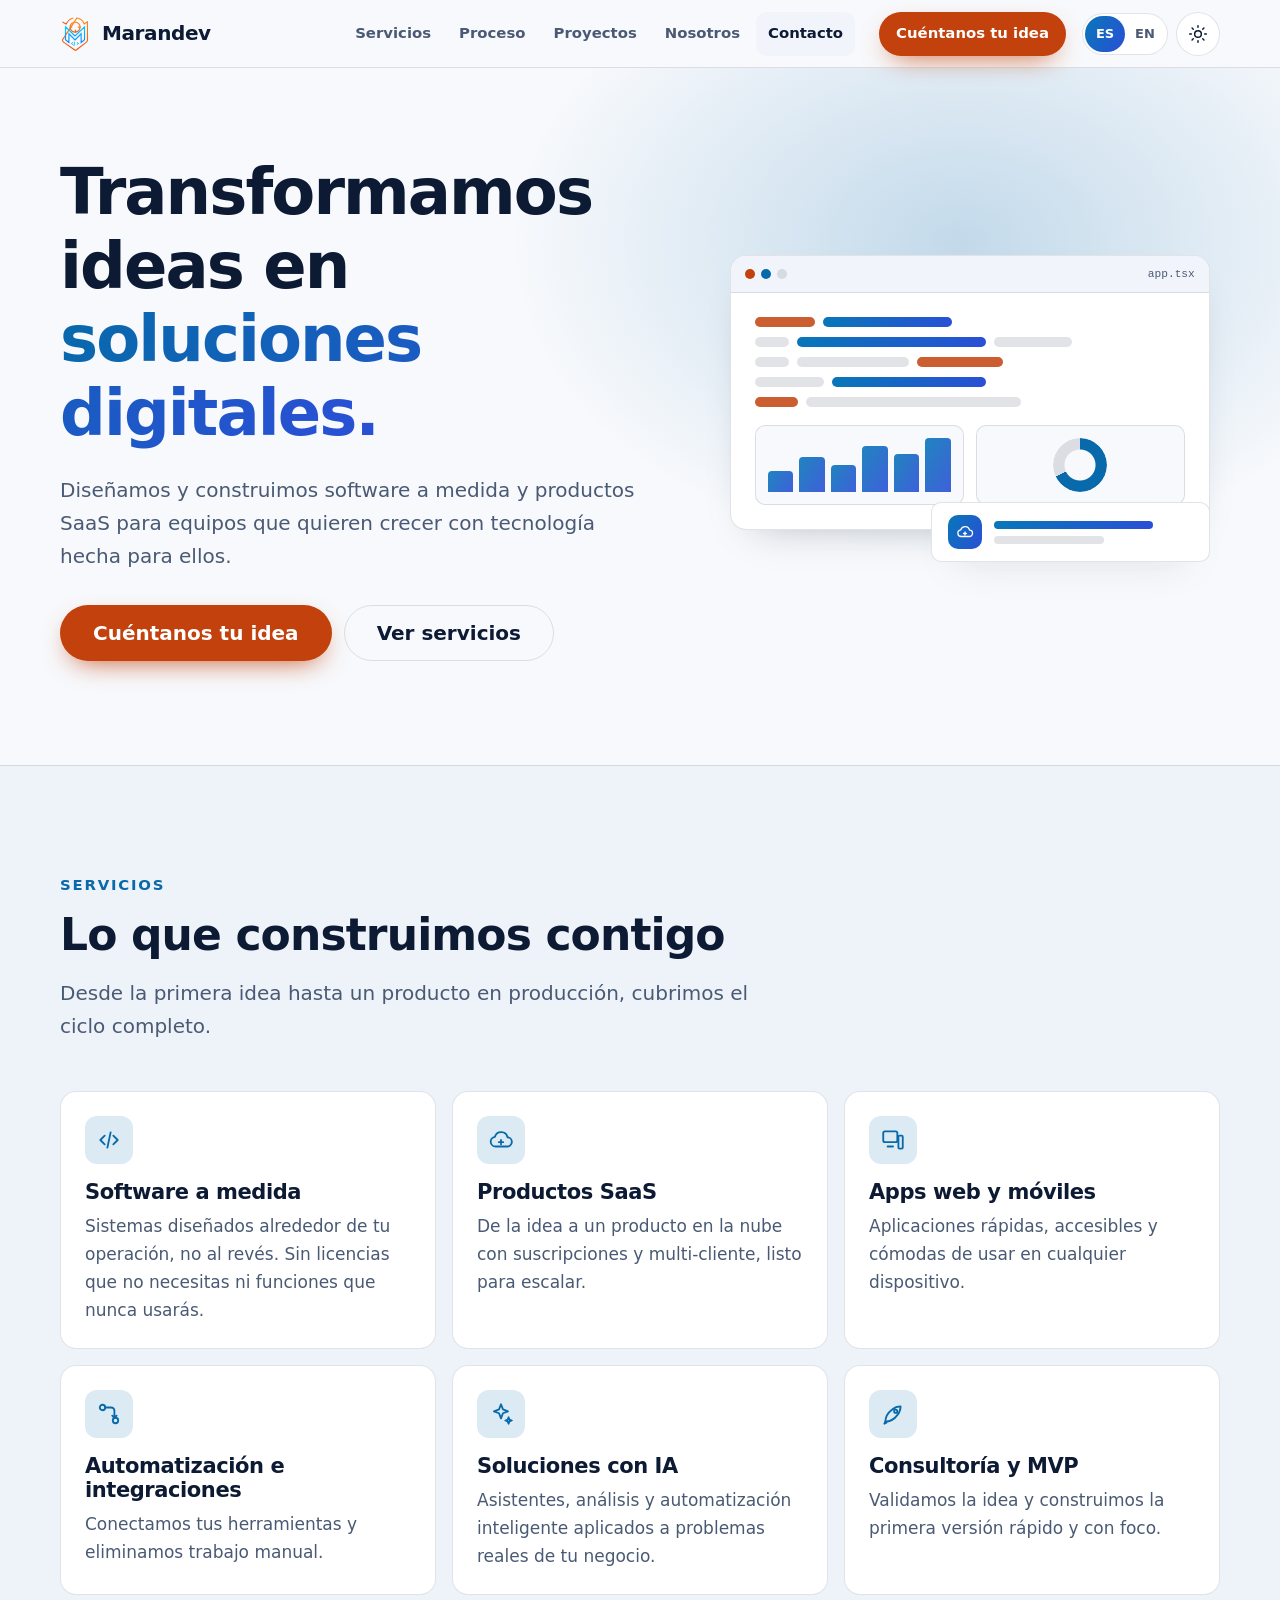
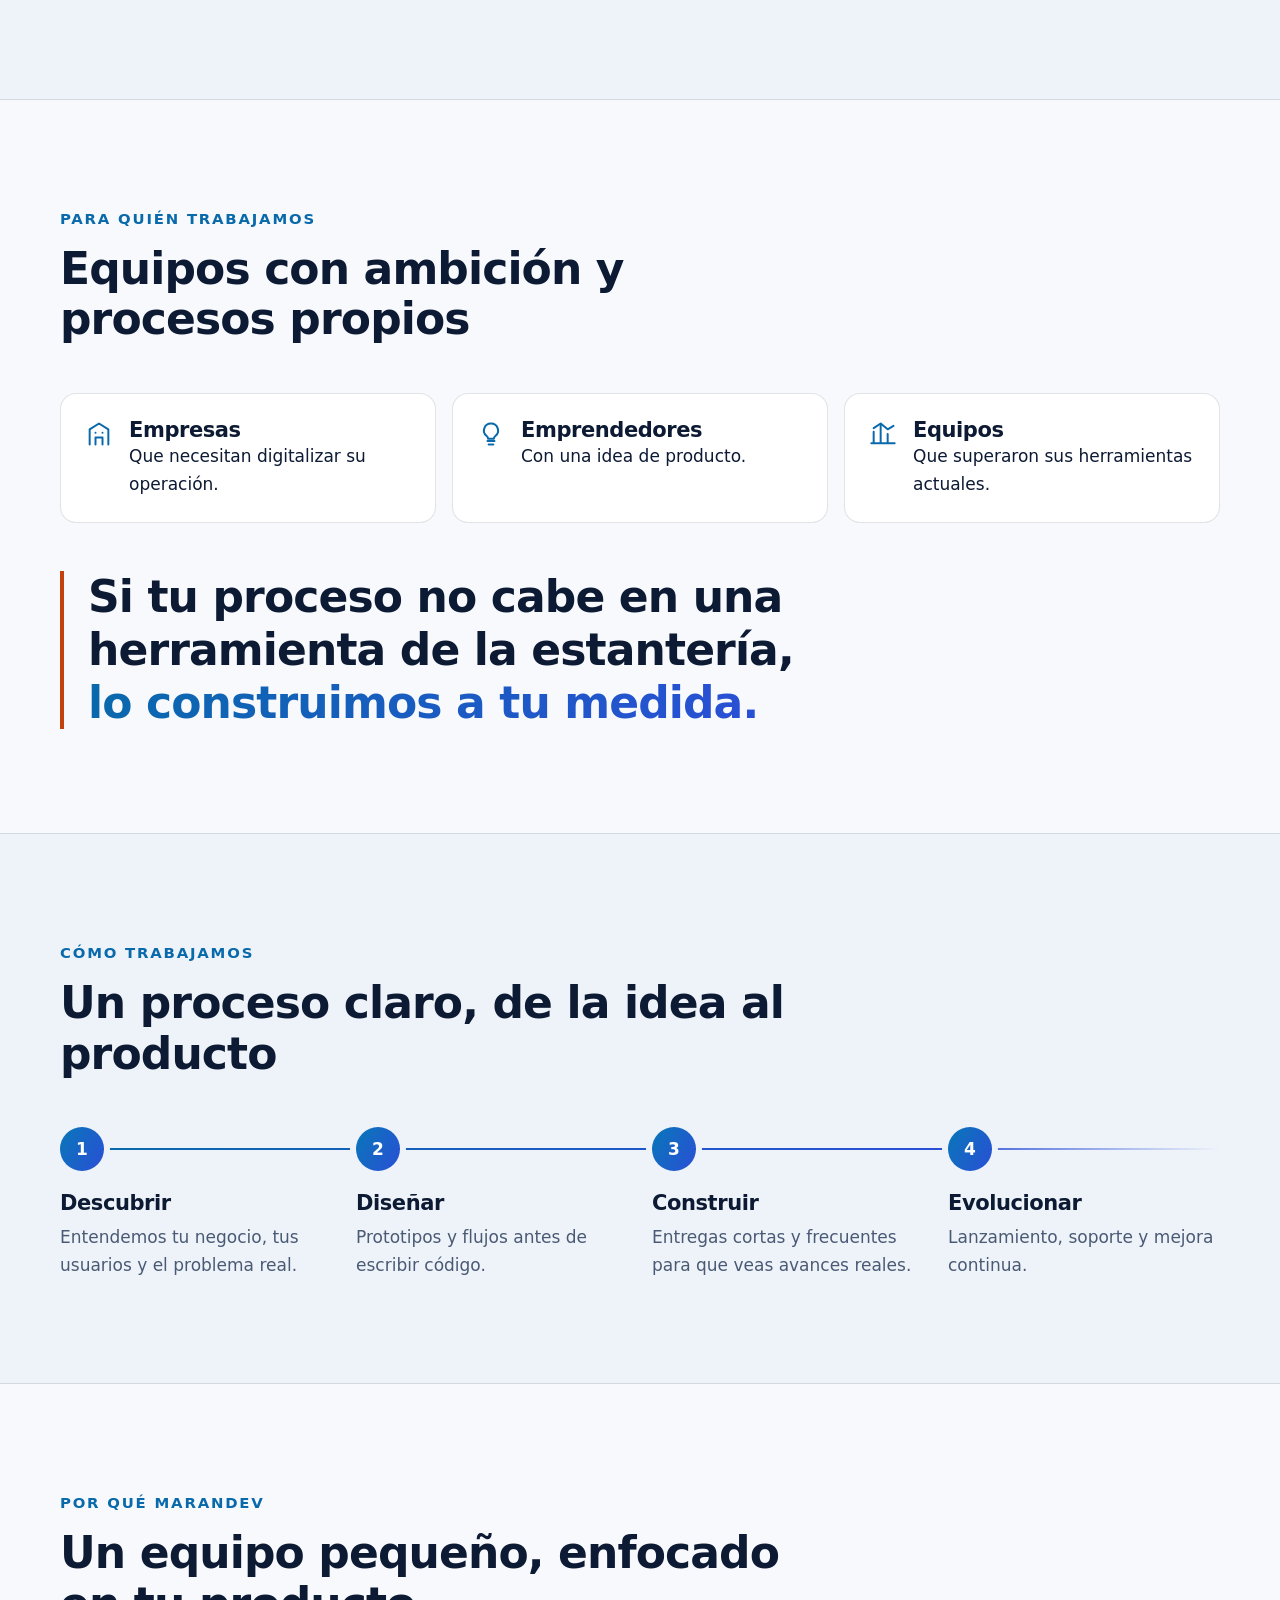
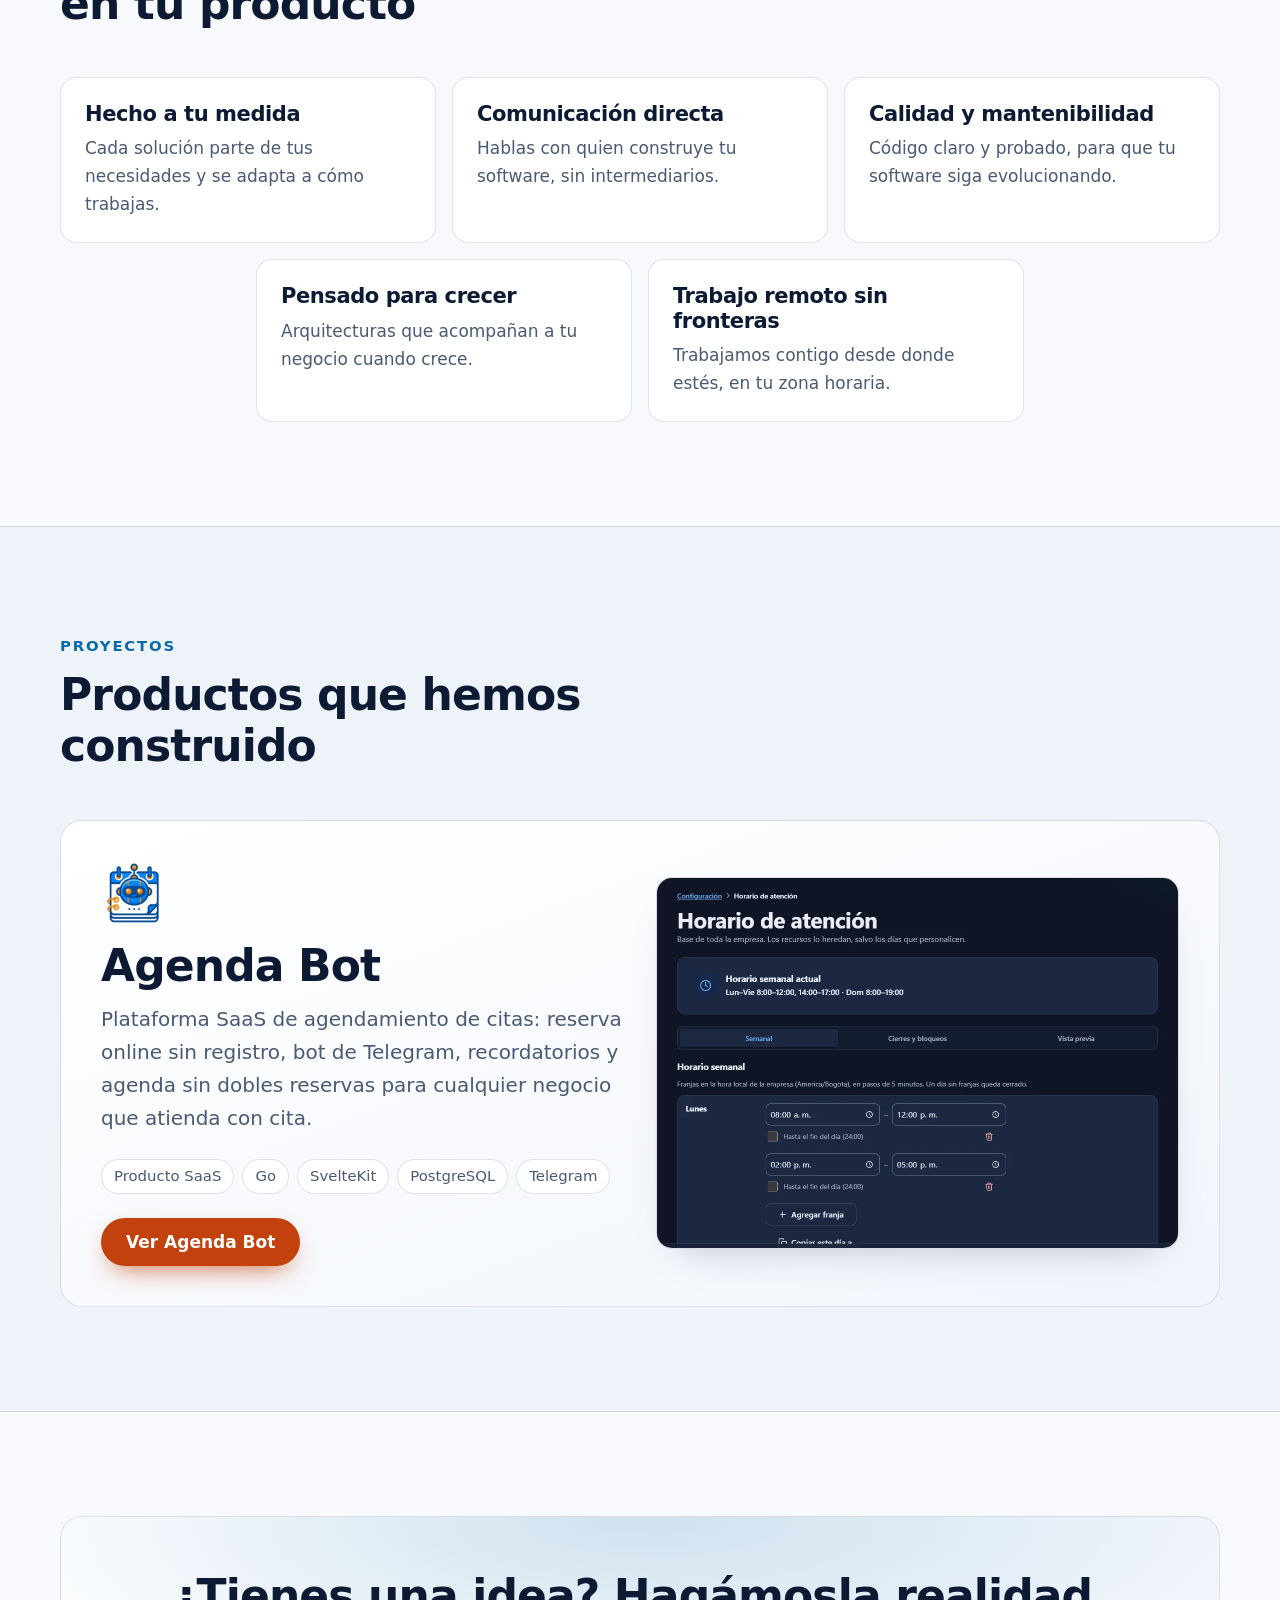
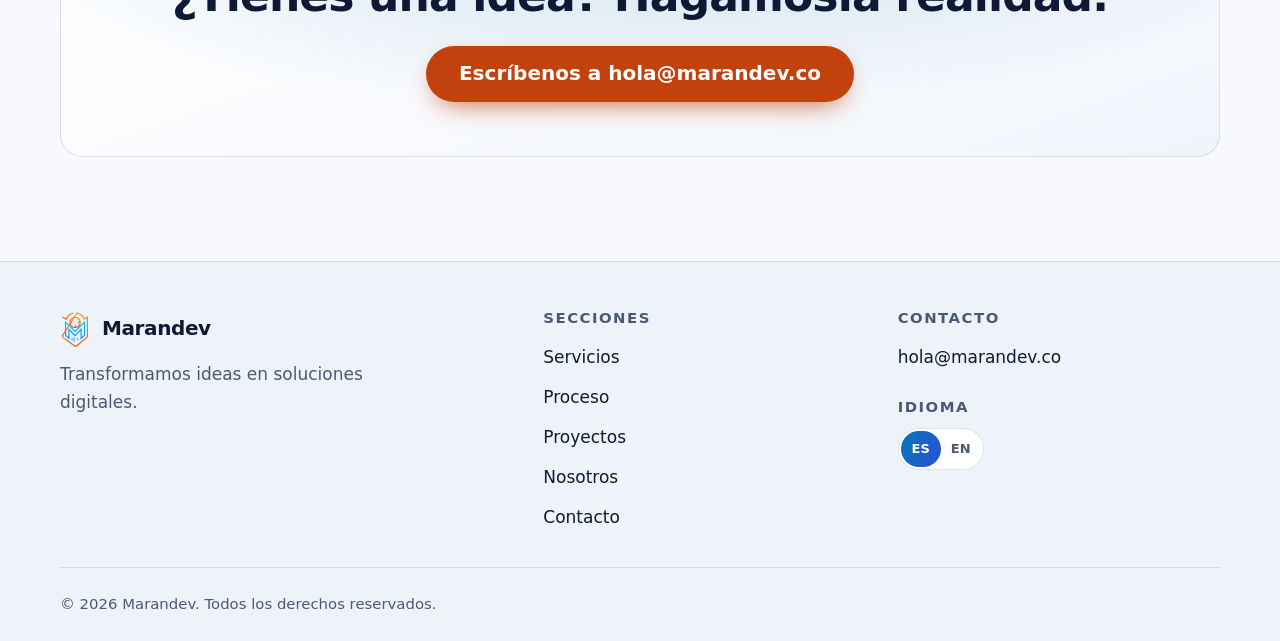
==== commit 83ba8c2f: "add agendabot page" ====
--- a/index.html
+++ b/index.html
@@ -1,169 +1,271 @@
-<!DOCTYPE html>
+<!doctype html>
 <html lang="es">
 <head>
-  <meta charset="UTF-8">
-  <meta name="viewport" content="width=device-width, initial-scale=1.0">
-  <title>Marandev — Automatización de citas para profesionales</title>
-  <meta name="description" content="Software SaaS que convierte WhatsApp en tu asistente de agendamiento. Tus clientes agendan en segundos, tú gestionas todo desde Google Calendar.">
-  <link rel="preconnect" href="https://fonts.googleapis.com">
-  <link rel="preconnect" href="https://fonts.gstatic.com" crossorigin>
-  <link href="https://fonts.googleapis.com/css2?family=Instrument+Sans:ital,wght@0,400;0,500;0,600;1,400&family=JetBrains+Mono:wght@400;500&family=Syne:wght@700;800&display=swap" rel="stylesheet">
-  <link rel="stylesheet" href="css/style.css?v=73a5f6d">
-  <link rel="icon" type="image/svg+xml" href="/favicon.svg">
+  <meta charset="utf-8">
+  <meta name="viewport" content="width=device-width, initial-scale=1">
+  <title>Marandev | Software a medida y productos SaaS</title>
+  <meta name="description" content="Marandev diseña y construye software a medida y productos SaaS para equipos que quieren crecer con tecnología hecha para ellos. Trabajo remoto sin fronteras.">
+  <link rel="canonical" href="https://marandev.co/">
+  <link rel="alternate" hreflang="es" href="https://marandev.co/">
+  <link rel="alternate" hreflang="en" href="https://marandev.co/en/">
+  <link rel="alternate" hreflang="x-default" href="https://marandev.co/">
+  <meta name="theme-color" content="#050d1f">
+  <meta name="color-scheme" content="dark light">
+  <meta property="og:type" content="website">
+  <meta property="og:site_name" content="Marandev">
+  <meta property="og:title" content="Marandev | Software a medida y productos SaaS">
+  <meta property="og:description" content="Marandev diseña y construye software a medida y productos SaaS para equipos que quieren crecer con tecnología hecha para ellos. Trabajo remoto sin fronteras.">
+  <meta property="og:url" content="https://marandev.co/">
+  <meta property="og:locale" content="es_CO">
+  <meta property="og:locale:alternate" content="en_US">
+  <meta property="og:image" content="https://marandev.co/assets/img/og-image.png">
+  <meta property="og:image:width" content="1200">
+  <meta property="og:image:height" content="630">
+  <meta property="og:image:alt" content="Marandev">
+  <meta name="twitter:card" content="summary_large_image">
+  <meta name="twitter:title" content="Marandev | Software a medida y productos SaaS">
+  <meta name="twitter:description" content="Marandev diseña y construye software a medida y productos SaaS para equipos que quieren crecer con tecnología hecha para ellos. Trabajo remoto sin fronteras.">
+  <meta name="twitter:image" content="https://marandev.co/assets/img/og-image.png">
+  <link rel="icon" href="/assets/img/favicon.svg" type="image/svg+xml">
+  <link rel="icon" href="/assets/img/favicon-32.png" sizes="32x32" type="image/png">
+  <link rel="apple-touch-icon" href="/assets/img/apple-touch-icon.png">
+  <script>(function(){var d=document.documentElement;d.classList.add('js');try{var t=localStorage.getItem('marandev-theme');if(t==='light'||t==='dark'){d.setAttribute('data-theme',t);return;}}catch(e){}d.setAttribute('data-theme',window.matchMedia&&window.matchMedia('(prefers-color-scheme: light)').matches?'light':'dark');})();</script>
+  <link rel="stylesheet" href="/assets/css/styles.css">
+  <script type="application/ld+json">{"@context": "https://schema.org", "@type": "Organization", "name": "Marandev", "url": "https://marandev.co/", "logo": "https://marandev.co/assets/img/icon-192.png", "email": "hola@marandev.co", "description": "Marandev diseña y construye software a medida y productos SaaS para equipos que quieren crecer con tecnología hecha para ellos. Trabajo remoto sin fronteras."}</script>
+  <script src="/assets/js/main.js" defer></script>
 </head>
 <body>
-
-<!-- NAVBAR -->
-<nav class="navbar" role="navigation" aria-label="Navegación principal">
-  <div class="navbar-inner">
-    <a href="index.html" class="navbar-logo"><img src="/logo.svg" alt="Marandev" height="36"></a>
-    <button class="hamburger" aria-label="Abrir menú" aria-expanded="false">
-      <span></span><span></span><span></span>
-    </button>
-    <div class="navbar-menu">
-      <ul class="navbar-nav">
-        <li><a href="index.html" class="active">Inicio</a></li>
-        <li><a href="nosotros.html">Nosotros</a></li>
-        <li><a href="productos.html">Productos</a></li>
-        <li><a href="contacto.html">Contacto</a></li>
-      </ul>
-      <a href="agendachat/index.html" class="btn btn-primary">Empezar ahora</a>
+  <a class="skip-link" href="#contenido">Saltar al contenido</a>
+
+  <header class="site-header">
+    <div class="container header-bar">
+      <a class="brand" href="/" aria-label="Marandev, inicio">
+        <img src="/assets/img/logo.svg" width="30" height="38" alt="">
+        <span>Marandev</span>
+      </a>
+      <nav class="nav" id="site-nav" aria-label="Principal">
+        <ul class="nav__list">
+          <li><a class="nav__link" href="#servicios">Servicios</a></li>
+          <li><a class="nav__link" href="#proceso">Proceso</a></li>
+          <li><a class="nav__link" href="#proyectos">Proyectos</a></li>
+          <li><a class="nav__link" href="#nosotros">Nosotros</a></li>
+          <li><a class="nav__link" href="#contacto">Contacto</a></li>
+        </ul>
+        <a class="btn btn--accent btn--sm" href="#contacto">Cuéntanos tu idea</a>
+      </nav>
+      <div class="header-actions">
+        <div class="lang-switch" role="group" aria-label="Idioma"><a href="/" lang="es" hreflang="es" aria-current="true" aria-label="Español">ES</a><a href="/en/" lang="en" hreflang="en" aria-label="English">EN</a></div>
+        <button class="icon-btn theme-toggle" type="button" aria-label="Cambiar tema claro/oscuro">
+          <svg class="i-moon" viewBox="0 0 24 24" fill="none" stroke="currentColor" stroke-width="1.8" stroke-linecap="round" stroke-linejoin="round" aria-hidden="true"><path d="M20 14.5A8 8 0 0 1 9.5 4 8 8 0 1 0 20 14.5z"/></svg>
+          <svg class="i-sun" viewBox="0 0 24 24" fill="none" stroke="currentColor" stroke-width="1.8" stroke-linecap="round" aria-hidden="true"><circle cx="12" cy="12" r="4"/><path d="M12 2v2M12 20v2M4.9 4.9l1.4 1.4M17.7 17.7l1.4 1.4M2 12h2M20 12h2M4.9 19.1l1.4-1.4M17.7 6.3l1.4-1.4"/></svg>
+        </button>
+        <button class="icon-btn menu-toggle" type="button" aria-expanded="false" aria-controls="site-nav" aria-label="Abrir menú">
+          <svg class="i-open" viewBox="0 0 24 24" fill="none" stroke="currentColor" stroke-width="1.8" stroke-linecap="round" aria-hidden="true"><path d="M4 7h16M4 12h16M4 17h16"/></svg>
+          <svg class="i-close" viewBox="0 0 24 24" fill="none" stroke="currentColor" stroke-width="1.8" stroke-linecap="round" aria-hidden="true"><path d="M6 6l12 12M18 6L6 18"/></svg>
+        </button>
+      </div>
     </div>
-  </div>
-</nav>
-
-<main>
-
-  <!-- HERO -->
-  <section class="hero">
+  </header>
+
+  <main id="contenido">
+    <section class="hero" aria-labelledby="hero-title">
+      <div class="container hero__grid">
+        <div>
+          <h1 class="hero__title" id="hero-title">Transformamos ideas en <span class="grad-text">soluciones digitales.</span></h1>
+          <p class="hero__lead">Diseñamos y construimos software a medida y productos SaaS para equipos que quieren crecer con tecnología hecha para ellos.</p>
+          <div class="hero__ctas">
+            <a class="btn btn--accent btn--lg" href="#contacto">Cuéntanos tu idea</a>
+            <a class="btn btn--ghost btn--lg" href="#servicios">Ver servicios</a>
+          </div>
+        </div>
+        <div class="hero__visual" aria-hidden="true">
+          <div class="mock">
+            <div class="mock__bar"><i></i><i></i><i></i><em>app.tsx</em></div>
+            <div class="mock__body">
+              <div class="code-line"><b class="c2" style="width:14%"></b><b class="c1" style="width:30%"></b></div>
+              <div class="code-line"><b style="width:8%"></b><b class="c1" style="width:44%"></b><b style="width:18%"></b></div>
+              <div class="code-line"><b style="width:8%"></b><b style="width:26%"></b><b class="c2" style="width:20%"></b></div>
+              <div class="code-line"><b style="width:16%"></b><b class="c1" style="width:36%"></b></div>
+              <div class="code-line"><b class="c2" style="width:10%"></b><b style="width:50%"></b></div>
+              <div class="mock__dash">
+                <div class="mini-card"><div class="mini-card__bars"><i style="height:40%"></i><i style="height:65%"></i><i style="height:50%"></i><i style="height:85%"></i><i style="height:70%"></i><i style="height:100%"></i></div></div>
+                <div class="mini-card"><div class="mini-card__ring"></div></div>
+              </div>
+            </div>
+          </div>
+          <div class="float-card">
+            <div class="float-card__dot"><svg viewBox="0 0 24 24" fill="none" stroke="currentColor" stroke-width="1.7" stroke-linecap="round" stroke-linejoin="round" aria-hidden="true"><path d="M7 18a4.5 4.5 0 0 1-.6-8.96A6 6 0 0 1 18 9.5a4 4 0 0 1-.5 8.5z"/><path d="M12 12v4m-2-2h4"/></svg></div>
+            <div class="code-line"><b class="c1" style="width:80%"></b><b style="width:55%"></b></div>
+          </div>
+        </div>
+      </div>
+    </section>
+
+    <section class="section section--alt" id="servicios" aria-labelledby="servicios-title">
+      <div class="container">
+        <div class="section__head reveal">
+          <span class="eyebrow">Servicios</span>
+          <h2 class="section__title" id="servicios-title">Lo que construimos contigo</h2>
+          <p class="section__lead">Desde la primera idea hasta un producto en producción, cubrimos el ciclo completo.</p>
+        </div>
+        <ul class="cards">
+        <li class="card reveal" style="--d:0ms">
+          <div class="card__icon"><svg viewBox="0 0 24 24" fill="none" stroke="currentColor" stroke-width="1.7" stroke-linecap="round" stroke-linejoin="round" aria-hidden="true"><path d="m8 8-4 4 4 4M16 8l4 4-4 4M13.5 5l-3 14"/></svg></div>
+          <h3>Software a medida</h3>
+          <p>Sistemas diseñados alrededor de tu operación, no al revés. Sin licencias que no necesitas ni funciones que nunca usarás.</p>
+        </li>
+        <li class="card reveal" style="--d:60ms">
+          <div class="card__icon"><svg viewBox="0 0 24 24" fill="none" stroke="currentColor" stroke-width="1.7" stroke-linecap="round" stroke-linejoin="round" aria-hidden="true"><path d="M7 18a4.5 4.5 0 0 1-.6-8.96A6 6 0 0 1 18 9.5a4 4 0 0 1-.5 8.5z"/><path d="M12 12v4m-2-2h4"/></svg></div>
+          <h3>Productos SaaS</h3>
+          <p>De la idea a un producto en la nube con suscripciones y multi-cliente, listo para escalar.</p>
+        </li>
+        <li class="card reveal" style="--d:120ms">
+          <div class="card__icon"><svg viewBox="0 0 24 24" fill="none" stroke="currentColor" stroke-width="1.7" stroke-linecap="round" stroke-linejoin="round" aria-hidden="true"><rect x="3" y="4" width="13" height="10" rx="1.5"/><path d="M7 18h5"/><rect x="17" y="8" width="4" height="12" rx="1"/></svg></div>
+          <h3>Apps web y móviles</h3>
+          <p>Aplicaciones rápidas, accesibles y cómodas de usar en cualquier dispositivo.</p>
+        </li>
+        <li class="card reveal" style="--d:180ms">
+          <div class="card__icon"><svg viewBox="0 0 24 24" fill="none" stroke="currentColor" stroke-width="1.7" stroke-linecap="round" stroke-linejoin="round" aria-hidden="true"><circle cx="6" cy="6" r="2.5"/><circle cx="18" cy="18" r="2.5"/><path d="M8.5 6H14a3 3 0 0 1 3 3v6.5M15 13.5l2 2 2-2"/></svg></div>
+          <h3>Automatización e integraciones</h3>
+          <p>Conectamos tus herramientas y eliminamos trabajo manual.</p>
+        </li>
+        <li class="card reveal" style="--d:240ms">
+          <div class="card__icon"><svg viewBox="0 0 24 24" fill="none" stroke="currentColor" stroke-width="1.7" stroke-linecap="round" stroke-linejoin="round" aria-hidden="true"><path d="M12 3l1.8 4.7L18.5 9.5l-4.7 1.8L12 16l-1.8-4.7L5.5 9.5l4.7-1.8z"/><path d="M19 15l.8 2.2L22 18l-2.2.8L19 21l-.8-2.2L16 18l2.2-.8z"/></svg></div>
+          <h3>Soluciones con IA</h3>
+          <p>Asistentes, análisis y automatización inteligente aplicados a problemas reales de tu negocio.</p>
+        </li>
+        <li class="card reveal" style="--d:300ms">
+          <div class="card__icon"><svg viewBox="0 0 24 24" fill="none" stroke="currentColor" stroke-width="1.7" stroke-linecap="round" stroke-linejoin="round" aria-hidden="true"><path d="M5 19c0-4 2-8 6-11 3-2.4 6-3 8-3 0 2-.6 5-3 8-3 4-7 6-11 6z"/><circle cx="14.5" cy="9.5" r="1.5"/><path d="M5 19l-1 2 2-1"/></svg></div>
+          <h3>Consultoría y MVP</h3>
+          <p>Validamos la idea y construimos la primera versión rápido y con foco.</p>
+        </li>
+        </ul>
+      </div>
+    </section>
+
+    <section class="section" id="clientes" aria-labelledby="clientes-title">
+      <div class="container">
+        <div class="section__head reveal">
+          <span class="eyebrow">Para quién trabajamos</span>
+          <h2 class="section__title" id="clientes-title">Equipos con ambición y procesos propios</h2>
+        </div>
+        <ul class="audience">
+        <li class="reveal" style="--d:0ms"><svg viewBox="0 0 24 24" fill="none" stroke="currentColor" stroke-width="1.7" stroke-linecap="round" stroke-linejoin="round" aria-hidden="true"><path d="M4 21V8l8-5 8 5v13"/><path d="M9 21v-6h6v6M9 11h.01M15 11h.01"/></svg><div><h3>Empresas</h3><p>Que necesitan digitalizar su operación.</p></div></li>
+        <li class="reveal" style="--d:80ms"><svg viewBox="0 0 24 24" fill="none" stroke="currentColor" stroke-width="1.7" stroke-linecap="round" stroke-linejoin="round" aria-hidden="true"><path d="M9 18h6M10 21h4M12 3a6 6 0 0 0-3.5 10.9c.6.5 1 1.2 1 2.1h5c0-.9.4-1.6 1-2.1A6 6 0 0 0 12 3z"/></svg><div><h3>Emprendedores</h3><p>Con una idea de producto.</p></div></li>
+        <li class="reveal" style="--d:160ms"><svg viewBox="0 0 24 24" fill="none" stroke="currentColor" stroke-width="1.7" stroke-linecap="round" stroke-linejoin="round" aria-hidden="true"><path d="M4 20V10M10 20V4M16 20v-8M22 20H2"/><path d="M4 7l6-4 6 5 5-3"/></svg><div><h3>Equipos</h3><p>Que superaron sus herramientas actuales.</p></div></li>
+        </ul>
+        <p class="quote reveal">Si tu proceso no cabe en una herramienta de la estantería, <span class="grad-text">lo construimos a tu medida.</span></p>
+      </div>
+    </section>
+
+    <section class="section section--alt" id="proceso" aria-labelledby="proceso-title">
+      <div class="container">
+        <div class="section__head reveal">
+          <span class="eyebrow">Cómo trabajamos</span>
+          <h2 class="section__title" id="proceso-title">Un proceso claro, de la idea al producto</h2>
+        </div>
+        <ol class="timeline">
+        <li class="step reveal" style="--d:0ms"><h3>Descubrir</h3><p>Entendemos tu negocio, tus usuarios y el problema real.</p></li>
+        <li class="step reveal" style="--d:90ms"><h3>Diseñar</h3><p>Prototipos y flujos antes de escribir código.</p></li>
+        <li class="step reveal" style="--d:180ms"><h3>Construir</h3><p>Entregas cortas y frecuentes para que veas avances reales.</p></li>
+        <li class="step reveal" style="--d:270ms"><h3>Evolucionar</h3><p>Lanzamiento, soporte y mejora continua.</p></li>
+        </ol>
+      </div>
+    </section>
+
+    <section class="section" id="nosotros" aria-labelledby="nosotros-title">
+      <div class="container">
+        <div class="section__head reveal">
+          <span class="eyebrow">Por qué Marandev</span>
+          <h2 class="section__title" id="nosotros-title">Un equipo pequeño, enfocado en tu producto</h2>
+        </div>
+        <ul class="cards cards--5">
+        <li class="card reveal" style="--d:0ms">
+          <h3>Hecho a tu medida</h3>
+          <p>Cada solución parte de tus necesidades y se adapta a cómo trabajas.</p>
+        </li>
+        <li class="card reveal" style="--d:60ms">
+          <h3>Comunicación directa</h3>
+          <p>Hablas con quien construye tu software, sin intermediarios.</p>
+        </li>
+        <li class="card reveal" style="--d:120ms">
+          <h3>Calidad y mantenibilidad</h3>
+          <p>Código claro y probado, para que tu software siga evolucionando.</p>
+        </li>
+        <li class="card reveal" style="--d:180ms">
+          <h3>Pensado para crecer</h3>
+          <p>Arquitecturas que acompañan a tu negocio cuando crece.</p>
+        </li>
+        <li class="card reveal" style="--d:240ms">
+          <h3>Trabajo remoto sin fronteras</h3>
+          <p>Trabajamos contigo desde donde estés, en tu zona horaria.</p>
+        </li>
+        </ul>
+      </div>
+    </section>
+
+    <section class="section section--alt" id="proyectos" aria-labelledby="proyectos-title">
+      <div class="container">
+        <div class="section__head reveal">
+          <span class="eyebrow">Proyectos</span>
+          <h2 class="section__title" id="proyectos-title">Productos que hemos construido</h2>
+        </div>
+        <article class="project reveal">
+          <div>
+            <img class="project__icon" src="/assets/img/agenda-bot/icon-512.png" width="64" height="64" alt="" loading="lazy">
+            <h3 class="project__title">Agenda Bot</h3>
+            <p class="project__text">Plataforma SaaS de agendamiento de citas: reserva online sin registro, bot de Telegram, recordatorios y agenda sin dobles reservas para cualquier negocio que atienda con cita.</p>
+            <ul class="tags">
+              <li class="tag">Producto SaaS</li><li class="tag">Go</li><li class="tag">SvelteKit</li><li class="tag">PostgreSQL</li><li class="tag">Telegram</li>
+            </ul>
+            <a class="btn btn--accent" href="/apps/agenda-bot/">Ver Agenda Bot</a>
+          </div>
+          <a class="project__media" href="/apps/agenda-bot/" tabindex="-1" aria-hidden="true"><img src="/assets/img/agenda-bot/horario.webp" width="1040" height="740" alt="" loading="lazy"></a>
+        </article>
+      </div>
+    </section>
+
+    <section class="section" id="contacto" aria-labelledby="contacto-title">
+      <div class="container">
+        <div class="panel contact reveal">
+          <h2 class="section__title" id="contacto-title">¿Tienes una idea? Hagámosla realidad.</h2>
+          <a class="btn btn--accent btn--lg" href="mailto:hola@marandev.co?subject=Quiero%20hablar%20de%20mi%20proyecto">Escríbenos a hola@marandev.co</a>
+        </div>
+      </div>
+    </section>
+  </main>
+
+  <footer class="site-footer">
     <div class="container">
-      <div class="hero-badge fade-up">Software para negocios de servicio</div>
-      <h1 class="fade-up d1">Automatizamos lo que más<br>tiempo te consume</h1>
-      <p class="hero-sub fade-up d2">En Marandev construimos soluciones SaaS para profesionales y equipos de servicio. Simples de usar, rápidas de implementar y rentables desde el primer mes.</p>
-      <div class="hero-actions fade-up d3">
-        <a href="productos.html" class="btn btn-primary btn-lg">Ver nuestros productos</a>
-        <a href="nosotros.html" class="btn btn-outline btn-lg">Conoce Marandev</a>
-      </div>
+      <div class="footer__grid">
+        <div class="footer__brand">
+          <a class="brand" href="/" aria-label="Marandev, inicio">
+            <img src="/assets/img/logo.svg" width="30" height="38" alt="">
+            <span>Marandev</span>
+          </a>
+          <p>Transformamos ideas en soluciones digitales.</p>
+        </div>
+        <div>
+          <h2 class="footer__title">Secciones</h2>
+          <ul class="footer__links">
+          <li><a href="#servicios">Servicios</a></li>
+          <li><a href="#proceso">Proceso</a></li>
+          <li><a href="#proyectos">Proyectos</a></li>
+          <li><a href="#nosotros">Nosotros</a></li>
+          <li><a href="#contacto">Contacto</a></li>
+          </ul>
+        </div>
+        <div>
+          <h2 class="footer__title">Contacto</h2>
+          <ul class="footer__links">
+            <li><a href="mailto:hola@marandev.co">hola@marandev.co</a></li>
+          </ul>
+          <h2 class="footer__title" style="margin-top:1.5rem">Idioma</h2>
+          <div class="lang-switch" role="group" aria-label="Idioma"><a href="/" lang="es" hreflang="es" aria-current="true" aria-label="Español">ES</a><a href="/en/" lang="en" hreflang="en" aria-label="English">EN</a></div>
+        </div>
+      </div>
+      <p class="footer__bottom">© 2026 Marandev. Todos los derechos reservados.</p>
     </div>
-  </section>
-
-  <!-- POR QUÉ ELEGIRNOS -->
-  <section class="section section-bg">
-    <div class="container">
-      <div class="section-header fade-up">
-        <h2 class="section-title">¿Por qué elegirnos?</h2>
-      </div>
-      <div class="grid-3">
-        <div class="card fade-up d1">
-          <span class="card-icon">🚀</span>
-          <h3 class="card-title">Funcionando en días, no en meses</h3>
-          <p class="card-text">Configuración rápida, sin instalaciones. Tu negocio disponible por WhatsApp en menos de una semana.</p>
-        </div>
-        <div class="card fade-up d2">
-          <span class="card-icon">💰</span>
-          <h3 class="card-title">Precios que se adaptan a tu volumen</h3>
-          <p class="card-text">Planes desde $49.900/mes. Pagas según el tamaño de tu equipo y el volumen de citas. Sin costos fijos inflados.</p>
-        </div>
-        <div class="card fade-up d3">
-          <span class="card-icon">🤝</span>
-          <h3 class="card-title">Soporte cercano</h3>
-          <p class="card-text">Acompañamiento personalizado en español desde el onboarding hasta el crecimiento de tu negocio.</p>
-        </div>
-      </div>
-    </div>
-  </section>
-
-  <!-- NUESTROS PRODUCTOS -->
-  <section class="section">
-    <div class="container">
-      <div class="section-header fade-up">
-        <h2 class="section-title">Nuestros productos</h2>
-        <p class="section-sub">Soluciones diseñadas para resolver problemas reales</p>
-      </div>
-      <div class="grid-2">
-
-        <!-- AgendaChat -->
-        <div class="product-card fade-up d1">
-          <span class="product-badge available">Disponible ahora</span>
-          <h3>AgendaChat</h3>
-          <p>Tu asistente de agenda que nunca descansa. Los clientes reservan por WhatsApp, se registran automáticamente y reciben confirmación al instante. Tú solo atiendes.</p>
-          <ul class="product-features">
-            <li class="product-feature">Agendamiento 24/7 por WhatsApp</li>
-            <li class="product-feature">Registro automático de nuevos clientes</li>
-            <li class="product-feature">Recordatorios automáticos 1 día antes</li>
-            <li class="product-feature">Cancelaciones desde WhatsApp</li>
-            <li class="product-feature">Sincronización con Google Calendar</li>
-            <li class="product-feature">Panel web de gestión incluido</li>
-          </ul>
-          <a href="agendachat/index.html" class="btn btn-primary">Conocer más</a>
-        </div>
-
-        <!-- Próximamente -->
-        <div class="product-card fade-up d2">
-          <span class="product-badge soon">Próximamente</span>
-          <h3>Próximo producto</h3>
-          <p>Estamos construyendo la siguiente solución para profesionales independientes y equipos de servicio. Sé el primero en enterarte.</p>
-          <button class="btn btn-disabled" disabled>Muy pronto</button>
-        </div>
-
-      </div>
-    </div>
-  </section>
-
-  <!-- CTA FINAL -->
-  <section class="section">
-    <div class="container">
-      <div class="cta-banner fade-up">
-        <h2>¿Listo para automatizar tu operación?</h2>
-        <p>Empieza con 15 días de prueba gratuita en cualquiera de nuestros planes. Sin tarjeta de crédito.</p>
-        <a href="productos.html" class="btn btn-primary btn-lg">Ver planes y precios</a>
-      </div>
-    </div>
-  </section>
-
-</main>
-
-<!-- FOOTER -->
-<footer class="footer">
-  <div class="container">
-    <div class="footer-grid">
-      <div class="footer-col">
-        <a href="index.html" class="footer-logo">Marandev</a>
-        <p>Transformamos ideas en soluciones digitales.</p>
-        <p class="footer-copy">© 2025 Marandev. Todos los derechos reservados.</p>
-      </div>
-      <div class="footer-col">
-        <h4>Empresa</h4>
-        <ul>
-          <li><a href="index.html">Inicio</a></li>
-          <li><a href="nosotros.html">Nosotros</a></li>
-          <li><a href="productos.html">Productos</a></li>
-          <li><a href="contacto.html">Contacto</a></li>
-        </ul>
-      </div>
-      <div class="footer-col">
-        <h4>AgendaChat</h4>
-        <ul>
-          <li><a href="agendachat/index.html">Acerca de AgendaChat</a></li>
-          <li><a href="agendachat/privacidad.html">Política de Privacidad</a></li>
-          <li><a href="agendachat/terminos.html">Términos de Servicio</a></li>
-        </ul>
-      </div>
-      <div class="footer-col">
-        <h4>Contacto</h4>
-        <ul>
-          <li><span>📧 hola@marandev.co</span></li>
-          <li><span>🌐 marandev.co</span></li>
-          <li><span>Colombia 🇨🇴</span></li>
-        </ul>
-      </div>
-    </div>
-    <div class="footer-bottom">
-      <p>© 2025 Marandev. Todos los derechos reservados.</p>
-    </div>
-  </div>
-</footer>
-
-<script src="js/main.js?v=73a5f6d"></script>
+  </footer>
 </body>
 </html>
--- a/assets/css/styles.css
+++ b/assets/css/styles.css
@@ -0,0 +1,395 @@
+/* ==========================================================================
+   Marandev — estilos
+   1. Tokens  2. Base  3. Layout  4. Header/nav  5. Botones  6. Hero
+   7. Secciones  8. Tarjetas  9. Proceso  10. Proyectos/Contacto
+   11. Footer  12. Animaciones  13. Responsive  14. Proyecto / página de producto  15. Legal
+   ========================================================================== */
+
+/* 1. Tokens ---------------------------------------------------------------- */
+:root {
+  color-scheme: dark;
+  --bg: #050d1f;
+  --bg-alt: #081429;
+  --surface: #0d1a33;
+  --surface-2: #12223f;
+  --border: rgba(143, 177, 230, 0.16);
+  --text: #e8edf2;
+  --text-muted: #9fb0c8;
+  --primary: #1ec8ff;
+  --primary-2: #3b82ff;
+  --accent: #ff7a1a;
+  --accent-hover: #ff9140;
+  --on-accent: #050d1f;
+  --on-primary: #050d1f;
+  --grad: linear-gradient(120deg, #1ec8ff 0%, #3b82ff 100%);
+  --grad-text: linear-gradient(120deg, #1ec8ff 0%, #4d8dff 100%);
+  --glow: 0 0 0 1px rgba(30, 200, 255, 0.35), 0 12px 40px -12px rgba(30, 200, 255, 0.35);
+  --header-bg: rgba(5, 13, 31, 0.78);
+  --shadow: 0 20px 50px -25px rgba(0, 0, 0, 0.7);
+
+  --font: "Segoe UI Variable Text", "Segoe UI", system-ui, -apple-system, "Helvetica Neue", Arial, sans-serif;
+  --font-mono: ui-monospace, "Cascadia Code", "SF Mono", Menlo, Consolas, monospace;
+
+  --fs-sm: clamp(0.875rem, 0.85rem + 0.1vw, 0.9375rem);
+  --fs-base: clamp(1rem, 0.97rem + 0.15vw, 1.0625rem);
+  --fs-lg: clamp(1.0625rem, 1rem + 0.35vw, 1.25rem);
+  --fs-h3: clamp(1.125rem, 1.05rem + 0.35vw, 1.3125rem);
+  --fs-h2: clamp(1.75rem, 1.35rem + 1.9vw, 2.75rem);
+  --fs-h1: clamp(2.125rem, 1.4rem + 3.6vw, 4rem);
+
+  --space-1: 0.25rem;
+  --space-2: 0.5rem;
+  --space-3: 0.75rem;
+  --space-4: 1rem;
+  --space-5: 1.5rem;
+  --space-6: 2rem;
+  --space-7: 3rem;
+  --space-8: clamp(3.5rem, 2.5rem + 5vw, 6.5rem);
+  --radius: 16px;
+  --radius-sm: 10px;
+  --container: 1160px;
+  --header-h: 68px;
+  --transition: 200ms ease;
+}
+
+:root[data-theme="light"] {
+  color-scheme: light;
+  --bg: #f7f9fc;
+  --bg-alt: #eef3f9;
+  --surface: #ffffff;
+  --surface-2: #f1f5fb;
+  --border: rgba(13, 26, 51, 0.12);
+  --text: #0d1a33;
+  --text-muted: #4a5a74;
+  --primary: #0869ab;
+  --primary-2: #2a4fd6;
+  --accent: #c2410c;
+  --accent-hover: #a8370a;
+  --on-accent: #ffffff;
+  --on-primary: #ffffff;
+  --grad: linear-gradient(120deg, #0877b8 0%, #2a4fd6 100%);
+  --grad-text: linear-gradient(120deg, #0869ab 0%, #2a4fd6 100%);
+  --glow: 0 0 0 1px rgba(8, 105, 171, 0.35), 0 12px 32px -14px rgba(8, 105, 171, 0.4);
+  --header-bg: rgba(247, 249, 252, 0.82);
+  --shadow: 0 18px 40px -26px rgba(13, 26, 51, 0.35);
+}
+
+/* 2. Base ------------------------------------------------------------------ */
+*, *::before, *::after { box-sizing: border-box; }
+html { scroll-behavior: smooth; scroll-padding-top: calc(var(--header-h) + 12px); -webkit-text-size-adjust: 100%; }
+body {
+  margin: 0;
+  font-family: var(--font);
+  font-size: var(--fs-base);
+  line-height: 1.65;
+  color: var(--text);
+  background: var(--bg);
+  overflow-x: hidden;
+  transition: background-color var(--transition), color var(--transition);
+}
+img, svg { display: block; max-width: 100%; }
+h1, h2, h3 { line-height: 1.15; margin: 0; letter-spacing: -0.02em; }
+p { margin: 0; }
+ul, ol { margin: 0; padding: 0; list-style: none; }
+a { color: var(--primary); text-underline-offset: 3px; }
+a:hover { text-decoration-thickness: 2px; }
+:focus-visible { outline: 3px solid var(--accent); outline-offset: 3px; border-radius: 6px; }
+::selection { background: var(--primary); color: var(--on-primary); }
+
+.skip-link {
+  position: absolute; left: var(--space-4); top: -100px; z-index: 100;
+  background: var(--accent); color: var(--on-accent); padding: var(--space-2) var(--space-4);
+  border-radius: var(--radius-sm); font-weight: 600; text-decoration: none;
+}
+.skip-link:focus { top: var(--space-3); }
+
+/* 3. Layout ---------------------------------------------------------------- */
+.container { width: min(100% - 2rem, var(--container)); margin-inline: auto; }
+.section { padding-block: var(--space-8); position: relative; }
+.section--alt { background: var(--bg-alt); border-block: 1px solid var(--border); }
+.section__head { max-width: 46rem; margin-bottom: var(--space-7); }
+.eyebrow {
+  display: inline-block; font-size: var(--fs-sm); font-weight: 700; letter-spacing: 0.12em;
+  text-transform: uppercase; color: var(--primary); margin-bottom: var(--space-3);
+}
+.section__title { font-size: var(--fs-h2); margin-bottom: var(--space-4); }
+.section__lead { font-size: var(--fs-lg); color: var(--text-muted); }
+.grad-text {
+  background: var(--grad-text); -webkit-background-clip: text; background-clip: text;
+  color: transparent; -webkit-text-fill-color: transparent;
+}
+
+/* 4. Header / nav ---------------------------------------------------------- */
+.site-header {
+  position: sticky; top: 0; z-index: 50; height: var(--header-h);
+  background: var(--header-bg); backdrop-filter: blur(14px); -webkit-backdrop-filter: blur(14px);
+  border-bottom: 1px solid var(--border);
+}
+.header-bar { height: 100%; display: flex; align-items: center; gap: var(--space-4); }
+.brand { display: flex; align-items: center; gap: var(--space-3); text-decoration: none; color: var(--text); margin-right: auto; }
+.brand img { width: 30px; height: auto; }
+.brand span { font-weight: 800; font-size: 1.25rem; letter-spacing: -0.02em; }
+.nav { display: flex; align-items: center; gap: var(--space-5); }
+.nav__list { display: flex; gap: var(--space-1); }
+.nav__link {
+  display: inline-flex; align-items: center; min-height: 44px; padding: 0 var(--space-3);
+  color: var(--text-muted); text-decoration: none; font-weight: 600; font-size: var(--fs-sm);
+  border-radius: var(--radius-sm); transition: color var(--transition), background var(--transition);
+}
+.nav__link:hover, .nav__link.is-active { color: var(--text); background: var(--surface-2); }
+.header-actions { display: flex; align-items: center; gap: var(--space-2); }
+
+.lang-switch { display: inline-flex; border: 1px solid var(--border); border-radius: 999px; padding: 2px; background: var(--surface); }
+.lang-switch a {
+  min-width: 40px; min-height: 36px; display: inline-flex; align-items: center; justify-content: center;
+  font-size: 0.8125rem; font-weight: 700; text-decoration: none; color: var(--text-muted); border-radius: 999px;
+}
+.lang-switch a[aria-current="true"] { background: var(--grad); color: var(--on-primary); }
+.lang-switch a:not([aria-current]):hover { color: var(--text); }
+
+.icon-btn {
+  width: 44px; height: 44px; display: inline-flex; align-items: center; justify-content: center;
+  border: 1px solid var(--border); background: var(--surface); color: var(--text);
+  border-radius: 50%; cursor: pointer; transition: border-color var(--transition);
+}
+.icon-btn:hover { border-color: var(--primary); }
+.icon-btn svg { width: 20px; height: 20px; }
+.theme-toggle .i-sun { display: none; }
+:root[data-theme="light"] .theme-toggle .i-sun { display: block; }
+:root[data-theme="light"] .theme-toggle .i-moon { display: none; }
+.menu-toggle { display: none; }
+.menu-toggle .i-close { display: none; }
+.menu-toggle[aria-expanded="true"] .i-open { display: none; }
+.menu-toggle[aria-expanded="true"] .i-close { display: block; }
+
+/* 5. Botones --------------------------------------------------------------- */
+.btn {
+  display: inline-flex; align-items: center; justify-content: center; gap: var(--space-2);
+  min-height: 48px; padding: 0 var(--space-5); border-radius: 999px; border: 1px solid transparent;
+  font: inherit; font-weight: 700; font-size: var(--fs-base); text-decoration: none; cursor: pointer;
+  transition: transform var(--transition), background var(--transition), box-shadow var(--transition), border-color var(--transition);
+}
+.btn:hover { transform: translateY(-2px); text-decoration: none; }
+.btn--accent { background: var(--accent); color: var(--on-accent); box-shadow: 0 10px 28px -12px var(--accent); }
+.btn--accent:hover { background: var(--accent-hover); }
+.btn--ghost { background: transparent; color: var(--text); border-color: var(--border); }
+.btn--ghost:hover { border-color: var(--primary); color: var(--primary); }
+.btn--sm { min-height: 44px; padding: 0 var(--space-4); font-size: var(--fs-sm); }
+.btn--lg { min-height: 56px; padding: 0 var(--space-6); font-size: var(--fs-lg); }
+
+/* 6. Hero ------------------------------------------------------------------ */
+.hero { padding-block: clamp(2.5rem, 1.5rem + 5vw, 6rem) var(--space-8); overflow: hidden; position: relative; }
+.hero::before {
+  content: ""; position: absolute; top: -20%; right: -10%; width: 70%; height: 90%; pointer-events: none;
+  background: radial-gradient(closest-side, color-mix(in srgb, var(--primary) 22%, transparent), transparent);
+}
+.hero__grid { display: grid; gap: var(--space-7); align-items: center; position: relative; }
+.hero__title { font-size: var(--fs-h1); font-weight: 800; letter-spacing: -0.03em; margin-bottom: var(--space-5); }
+.hero__lead { font-size: var(--fs-lg); color: var(--text-muted); max-width: 36rem; margin-bottom: var(--space-6); }
+.hero__ctas { display: flex; flex-wrap: wrap; gap: var(--space-3); }
+
+.hero__visual { position: relative; width: 100%; max-width: 30rem; margin-inline: auto; padding: 0 0 var(--space-6); }
+.mock { background: var(--surface); border: 1px solid var(--border); border-radius: var(--radius); box-shadow: var(--shadow); overflow: hidden; }
+.mock__bar { display: flex; align-items: center; gap: 6px; padding: 12px 14px; border-bottom: 1px solid var(--border); background: var(--surface-2); }
+.mock__bar i { width: 10px; height: 10px; border-radius: 50%; background: var(--border); }
+.mock__bar i:nth-child(1) { background: var(--accent); }
+.mock__bar i:nth-child(2) { background: var(--primary); }
+.mock__bar em { margin-left: auto; font: 0.7rem var(--font-mono); font-style: normal; color: var(--text-muted); }
+.mock__body { padding: var(--space-5); display: grid; gap: 10px; }
+.code-line { display: flex; gap: 8px; height: 10px; }
+.code-line b { display: block; height: 100%; border-radius: 99px; background: var(--border); }
+.code-line .c1 { background: var(--grad); }
+.code-line .c2 { background: var(--accent); opacity: 0.85; }
+.mock__dash { display: grid; grid-template-columns: 1fr 1fr; gap: var(--space-3); margin-top: var(--space-2); }
+.mini-card { border: 1px solid var(--border); background: var(--bg); border-radius: var(--radius-sm); padding: var(--space-3); }
+.mini-card__bars { display: flex; align-items: flex-end; gap: 6px; height: 54px; }
+.mini-card__bars i { flex: 1; border-radius: 4px 4px 0 0; background: var(--grad); opacity: 0.9; }
+.mini-card__ring {
+  width: 54px; height: 54px; border-radius: 50%; margin-inline: auto;
+  background: conic-gradient(var(--primary) 0 68%, var(--border) 0);
+  -webkit-mask: radial-gradient(circle, transparent 15px, #000 16px); mask: radial-gradient(circle, transparent 15px, #000 16px);
+}
+.float-card {
+  position: absolute; right: 0; bottom: 0; width: 58%; background: var(--surface); border: 1px solid var(--border);
+  border-radius: var(--radius-sm); padding: var(--space-3) var(--space-4); box-shadow: var(--shadow);
+  display: flex; align-items: center; gap: var(--space-3);
+}
+.float-card__dot { width: 34px; height: 34px; border-radius: 10px; background: var(--grad); flex: none; display: grid; place-items: center; color: var(--on-primary); }
+.float-card__dot svg { width: 18px; height: 18px; }
+.float-card .code-line { flex-direction: column; height: auto; gap: 7px; flex: 1; }
+.float-card .code-line b { height: 8px; }
+
+/* 7. Secciones ------------------------------------------------------------- */
+.audience { display: grid; gap: var(--space-4); margin-bottom: var(--space-7); }
+.audience li {
+  display: flex; gap: var(--space-4); align-items: flex-start; padding: var(--space-5);
+  border: 1px solid var(--border); border-radius: var(--radius); background: var(--surface);
+}
+.audience svg { width: 28px; height: 28px; flex: none; color: var(--primary); margin-top: 2px; }
+.audience h3 { font-size: var(--fs-h3); }
+.quote {
+  font-size: var(--fs-h2); font-weight: 700; letter-spacing: -0.02em; line-height: 1.2; max-width: 46rem;
+  padding-left: var(--space-5); border-left: 4px solid var(--accent);
+}
+
+/* 8. Tarjetas -------------------------------------------------------------- */
+.cards { display: grid; gap: var(--space-4); }
+.card {
+  position: relative; padding: var(--space-5); border: 1px solid var(--border); border-radius: var(--radius);
+  background: var(--surface); transition: transform var(--transition), box-shadow var(--transition), border-color var(--transition);
+}
+.card:hover { transform: translateY(-4px); box-shadow: var(--glow); border-color: transparent; }
+.card__icon {
+  width: 48px; height: 48px; border-radius: 12px; display: grid; place-items: center; margin-bottom: var(--space-4);
+  background: color-mix(in srgb, var(--primary) 14%, transparent); color: var(--primary);
+}
+.card__icon svg { width: 26px; height: 26px; }
+.card h3 { font-size: var(--fs-h3); margin-bottom: var(--space-2); }
+.card p { color: var(--text-muted); }
+
+/* 9. Proceso (línea de tiempo) --------------------------------------------- */
+.timeline { display: grid; gap: var(--space-5); counter-reset: step; position: relative; }
+.timeline::before {
+  content: ""; position: absolute; left: 21px; top: 8px; bottom: 8px; width: 2px;
+  background: linear-gradient(var(--primary), var(--primary-2) 70%, transparent);
+}
+.step { position: relative; padding-left: 64px; counter-increment: step; }
+.step::before {
+  content: counter(step); position: absolute; left: 0; top: 0; width: 44px; height: 44px; border-radius: 50%;
+  display: grid; place-items: center; font-weight: 800; background: var(--grad); color: var(--on-primary);
+  box-shadow: 0 0 0 6px var(--bg-alt);
+}
+.step h3 { font-size: var(--fs-h3); margin-bottom: var(--space-2); padding-top: 8px; }
+.step p { color: var(--text-muted); }
+
+/* 10. Proyectos / Contacto ------------------------------------------------- */
+.panel {
+  display: grid; gap: var(--space-5); justify-items: start; padding: clamp(1.5rem, 1rem + 3vw, 3.5rem);
+  border: 1px dashed var(--border); border-radius: calc(var(--radius) + 6px); background: var(--surface);
+}
+.panel .section__title { margin-bottom: 0; }
+.contact {
+  text-align: center; justify-items: center; border-style: solid; position: relative; overflow: hidden;
+  background: linear-gradient(160deg, var(--surface), var(--surface-2));
+}
+.contact::before {
+  content: ""; position: absolute; inset: 0; pointer-events: none;
+  background: radial-gradient(60% 80% at 50% 0%, color-mix(in srgb, var(--primary) 18%, transparent), transparent);
+}
+.contact > * { position: relative; }
+.contact .btn { max-width: 100%; text-align: center; overflow-wrap: anywhere; padding-block: var(--space-2); }
+
+/* 11. Footer --------------------------------------------------------------- */
+.site-footer { border-top: 1px solid var(--border); padding-block: var(--space-7) var(--space-5); background: var(--bg-alt); }
+.footer__grid { display: grid; gap: var(--space-6); margin-bottom: var(--space-6); }
+.footer__brand p { color: var(--text-muted); margin-top: var(--space-3); max-width: 22rem; }
+.footer__title { font-size: var(--fs-sm); text-transform: uppercase; letter-spacing: 0.1em; color: var(--text-muted); margin-bottom: var(--space-3); }
+.footer__links { display: grid; gap: var(--space-1); justify-items: start; }
+.footer__links a { display: inline-flex; min-height: 36px; align-items: center; color: var(--text); text-decoration: none; }
+.footer__links a:hover { color: var(--primary); text-decoration: underline; }
+.footer__bottom { padding-top: var(--space-5); border-top: 1px solid var(--border); color: var(--text-muted); font-size: var(--fs-sm); }
+
+/* 12. Animaciones ---------------------------------------------------------- */
+@media (prefers-reduced-motion: no-preference) {
+  .js .reveal { opacity: 0; transform: translateY(18px); transition: opacity 600ms ease, transform 600ms ease; transition-delay: var(--d, 0ms); }
+  .js .reveal.in { opacity: 1; transform: none; }
+  .float-card { animation: float 6s ease-in-out infinite; }
+  @keyframes float { 50% { transform: translateY(-8px); } }
+}
+@media (prefers-reduced-motion: reduce) {
+  html { scroll-behavior: auto; }
+  *, *::before, *::after { transition-duration: 0.01ms; animation: none; }
+}
+
+/* 13. Responsive ----------------------------------------------------------- */
+@media (max-width: 859px) {
+  .menu-toggle { display: inline-flex; }
+  .js .nav {
+    position: absolute; top: var(--header-h); left: 0; right: 0; flex-direction: column; align-items: stretch;
+    padding: var(--space-4) 1rem var(--space-5); background: var(--bg); border-bottom: 1px solid var(--border);
+    box-shadow: var(--shadow); display: none;
+  }
+  .js .nav.is-open { display: flex; }
+  .nav__list { flex-direction: column; }
+  .nav__link { width: 100%; font-size: var(--fs-base); }
+  .nav .btn { width: 100%; }
+  html:not(.js) .menu-toggle { display: none; }
+  html:not(.js) .site-header { height: auto; position: static; }
+  html:not(.js) .header-bar { flex-wrap: wrap; padding-block: var(--space-3); }
+  html:not(.js) .nav { order: 5; width: 100%; flex-wrap: wrap; }
+  html:not(.js) .nav__list { flex-wrap: wrap; flex-direction: row; }
+}
+@media (min-width: 640px) {
+  .cards { grid-template-columns: repeat(2, 1fr); }
+  .footer__grid { grid-template-columns: 1.4fr 1fr 1fr; }
+}
+@media (min-width: 860px) {
+  .hero__grid { grid-template-columns: 1.1fr 0.9fr; }
+  .audience { grid-template-columns: repeat(3, 1fr); }
+  .timeline { grid-template-columns: repeat(4, 1fr); }
+  .timeline::before { left: 22px; right: 0; top: 21px; bottom: auto; width: auto; height: 2px; background: linear-gradient(90deg, var(--primary), var(--primary-2) 75%, transparent); }
+  .step { padding-left: 0; padding-top: 64px; }
+  .step h3 { padding-top: 0; }
+}
+@media (min-width: 1000px) {
+  .cards { grid-template-columns: repeat(3, 1fr); }
+  .cards--5 { grid-template-columns: repeat(6, 1fr); }
+  .cards--5 .card { grid-column: span 2; }
+  .cards--5 .card:nth-child(4) { grid-column: 2 / span 2; }
+}
+@media (max-width: 400px) {
+  .brand span { font-size: 1.1rem; }
+  .header-actions { gap: 4px; }
+  .lang-switch a { min-width: 34px; }
+  .header-bar { gap: var(--space-2); }
+}
+
+/* 14. Proyecto / página de producto ---------------------------------------- */
+.project {
+  display: grid; gap: var(--space-6); align-items: center; padding: clamp(1.25rem, 1rem + 2vw, 2.5rem);
+  border: 1px solid var(--border); border-radius: calc(var(--radius) + 6px); background: linear-gradient(160deg, var(--surface), var(--surface-2));
+  transition: border-color var(--transition), box-shadow var(--transition);
+}
+.project:hover { border-color: transparent; box-shadow: var(--glow); }
+.project__icon { width: 64px; height: 64px; border-radius: 16px; margin-bottom: var(--space-4); }
+.project__title { font-size: var(--fs-h2); margin-bottom: var(--space-3); }
+.project__text { color: var(--text-muted); font-size: var(--fs-lg); margin-bottom: var(--space-5); max-width: 40rem; }
+.project__media { border: 1px solid var(--border); border-radius: var(--radius); overflow: hidden; box-shadow: var(--shadow); background: var(--bg); }
+.project__media img { width: 100%; height: auto; display: block; }
+.tags { display: flex; flex-wrap: wrap; gap: var(--space-2); margin-bottom: var(--space-5); }
+.tag { padding: 4px 12px; border: 1px solid var(--border); border-radius: 999px; font-size: var(--fs-sm); color: var(--text-muted); background: var(--surface); }
+.product-hero__icon { width: 88px; height: 88px; border-radius: 22px; margin-bottom: var(--space-5); box-shadow: var(--shadow); }
+.product-hero__grid { display: grid; gap: var(--space-7); align-items: center; position: relative; }
+.shots { display: grid; gap: var(--space-5); align-items: start; }
+.shot { margin: 0; }
+.shot img { width: 100%; height: auto; display: block; border: 1px solid var(--border); border-radius: var(--radius); box-shadow: var(--shadow); background: var(--surface); }
+.shot figcaption { margin-top: var(--space-3); color: var(--text-muted); font-size: var(--fs-sm); }
+.shot--phone { max-width: 20rem; margin-inline: auto; }
+.shot-pair { display: grid; grid-template-columns: 1fr 1fr; gap: var(--space-4); }
+.facts { display: grid; gap: var(--space-4); }
+.facts li { padding: var(--space-5); border: 1px solid var(--border); border-radius: var(--radius); background: var(--surface); }
+.facts strong { display: block; font-size: var(--fs-h3); margin-bottom: var(--space-2); }
+.facts span { color: var(--text-muted); }
+.nav__link[aria-current="page"] { color: var(--text); background: var(--surface-2); }
+
+/* 15. Legal ---------------------------------------------------------------- */
+.legal { max-width: 52rem; }
+.legal__meta { color: var(--text-muted); font-size: var(--fs-sm); margin-bottom: var(--space-5); }
+.legal__toc { margin-bottom: var(--space-6); padding: var(--space-4) var(--space-5); border: 1px solid var(--border); border-radius: var(--radius); background: var(--surface); }
+.legal__toc ol { columns: 2 16rem; column-gap: var(--space-6); padding-left: 1.2rem; list-style: decimal; }
+.legal__toc a { display: inline-block; padding-block: 4px; }
+.legal h3 { font-size: var(--fs-h3); margin: var(--space-6) 0 var(--space-3); scroll-margin-top: calc(var(--header-h) + 1rem); }
+.legal p, .legal li { color: var(--text-muted); }
+.legal p { margin-bottom: var(--space-3); }
+.legal ul { list-style: disc; padding-left: 1.3rem; margin-bottom: var(--space-3); display: grid; gap: var(--space-2); }
+.legal strong { color: var(--text); }
+.legal a { color: var(--primary); }
+.legal__note { margin-top: var(--space-6); padding: var(--space-4) var(--space-5); border-left: 3px solid var(--accent); background: var(--surface); border-radius: var(--radius-sm); color: var(--text-muted); font-size: var(--fs-sm); }
+.legal-section { scroll-margin-top: var(--header-h); }
+@media (min-width: 860px) {
+  .project { grid-template-columns: 1fr 1fr; }
+  .product-hero__grid { grid-template-columns: 1.05fr 0.95fr; }
+  .shots { grid-template-columns: 1fr 1fr; }
+  .shots .shot--wide { grid-column: 1 / -1; }
+  .facts { grid-template-columns: repeat(3, 1fr); }
+}
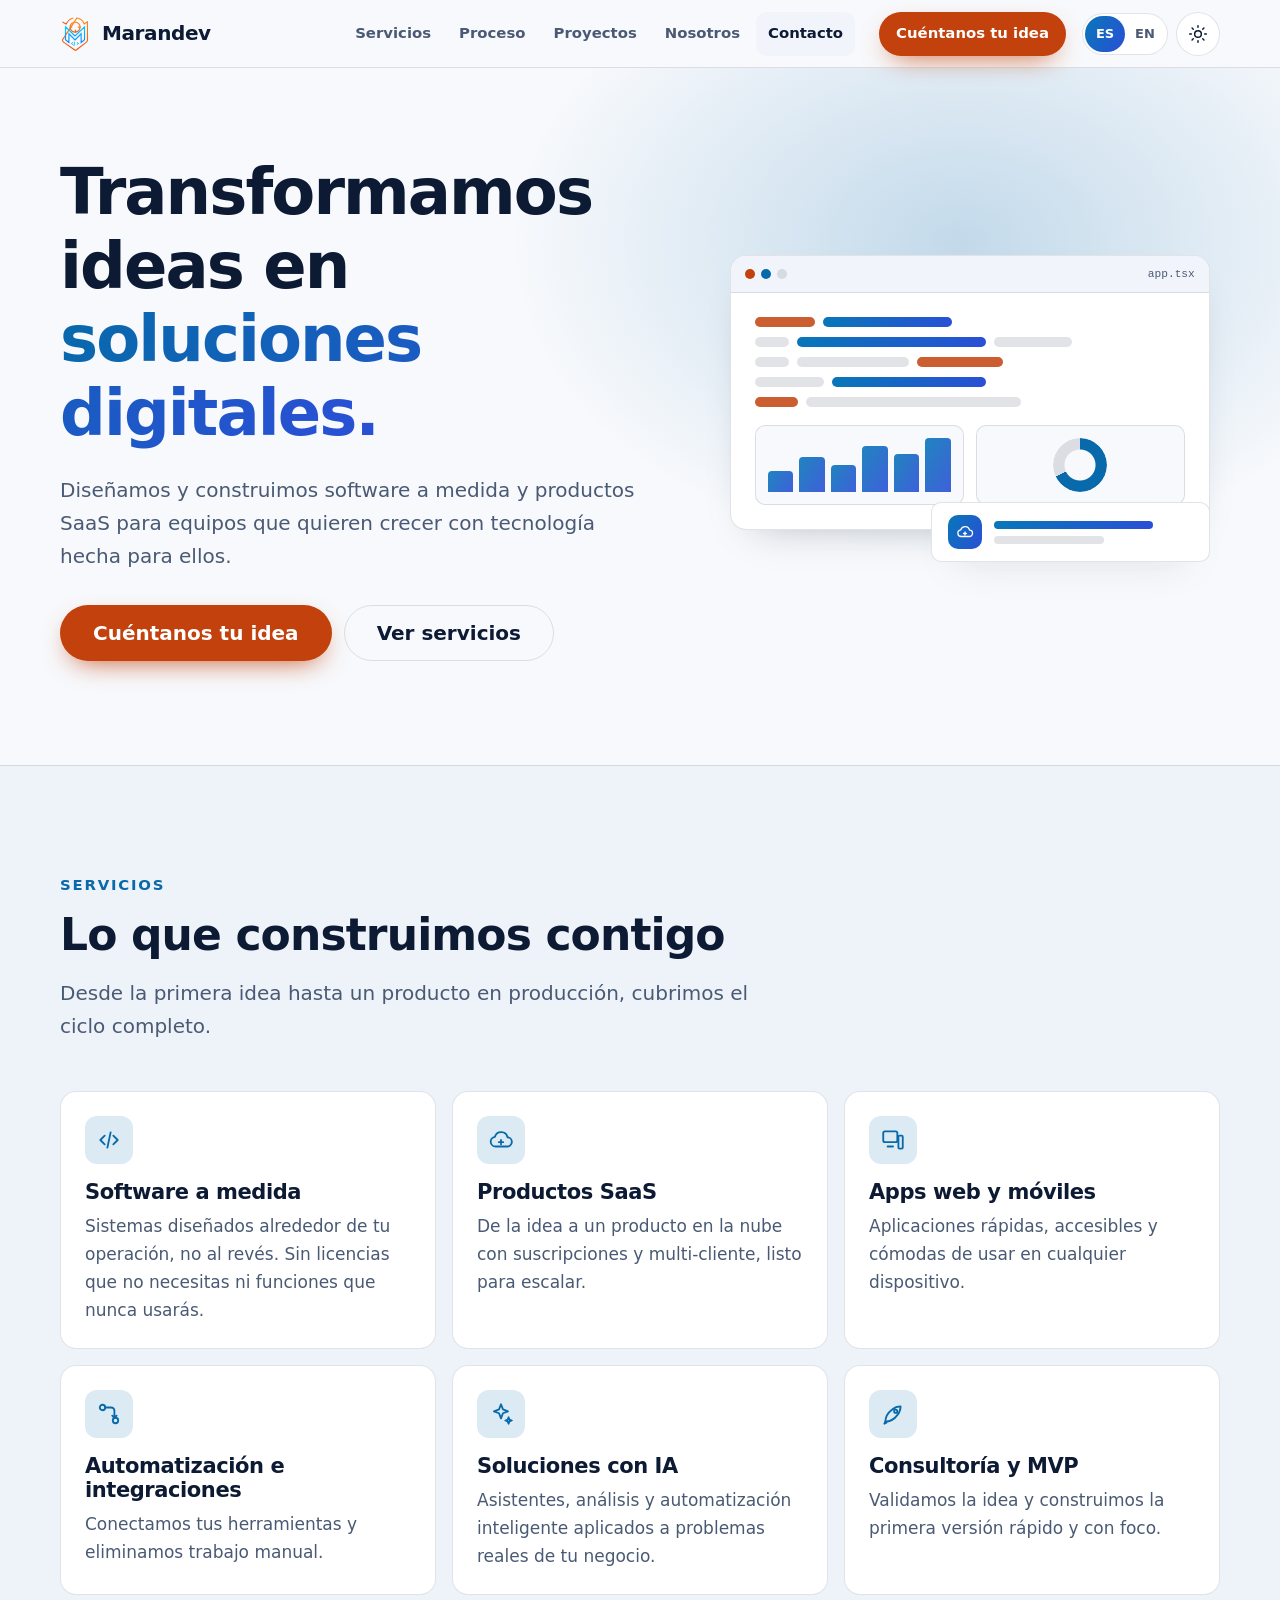
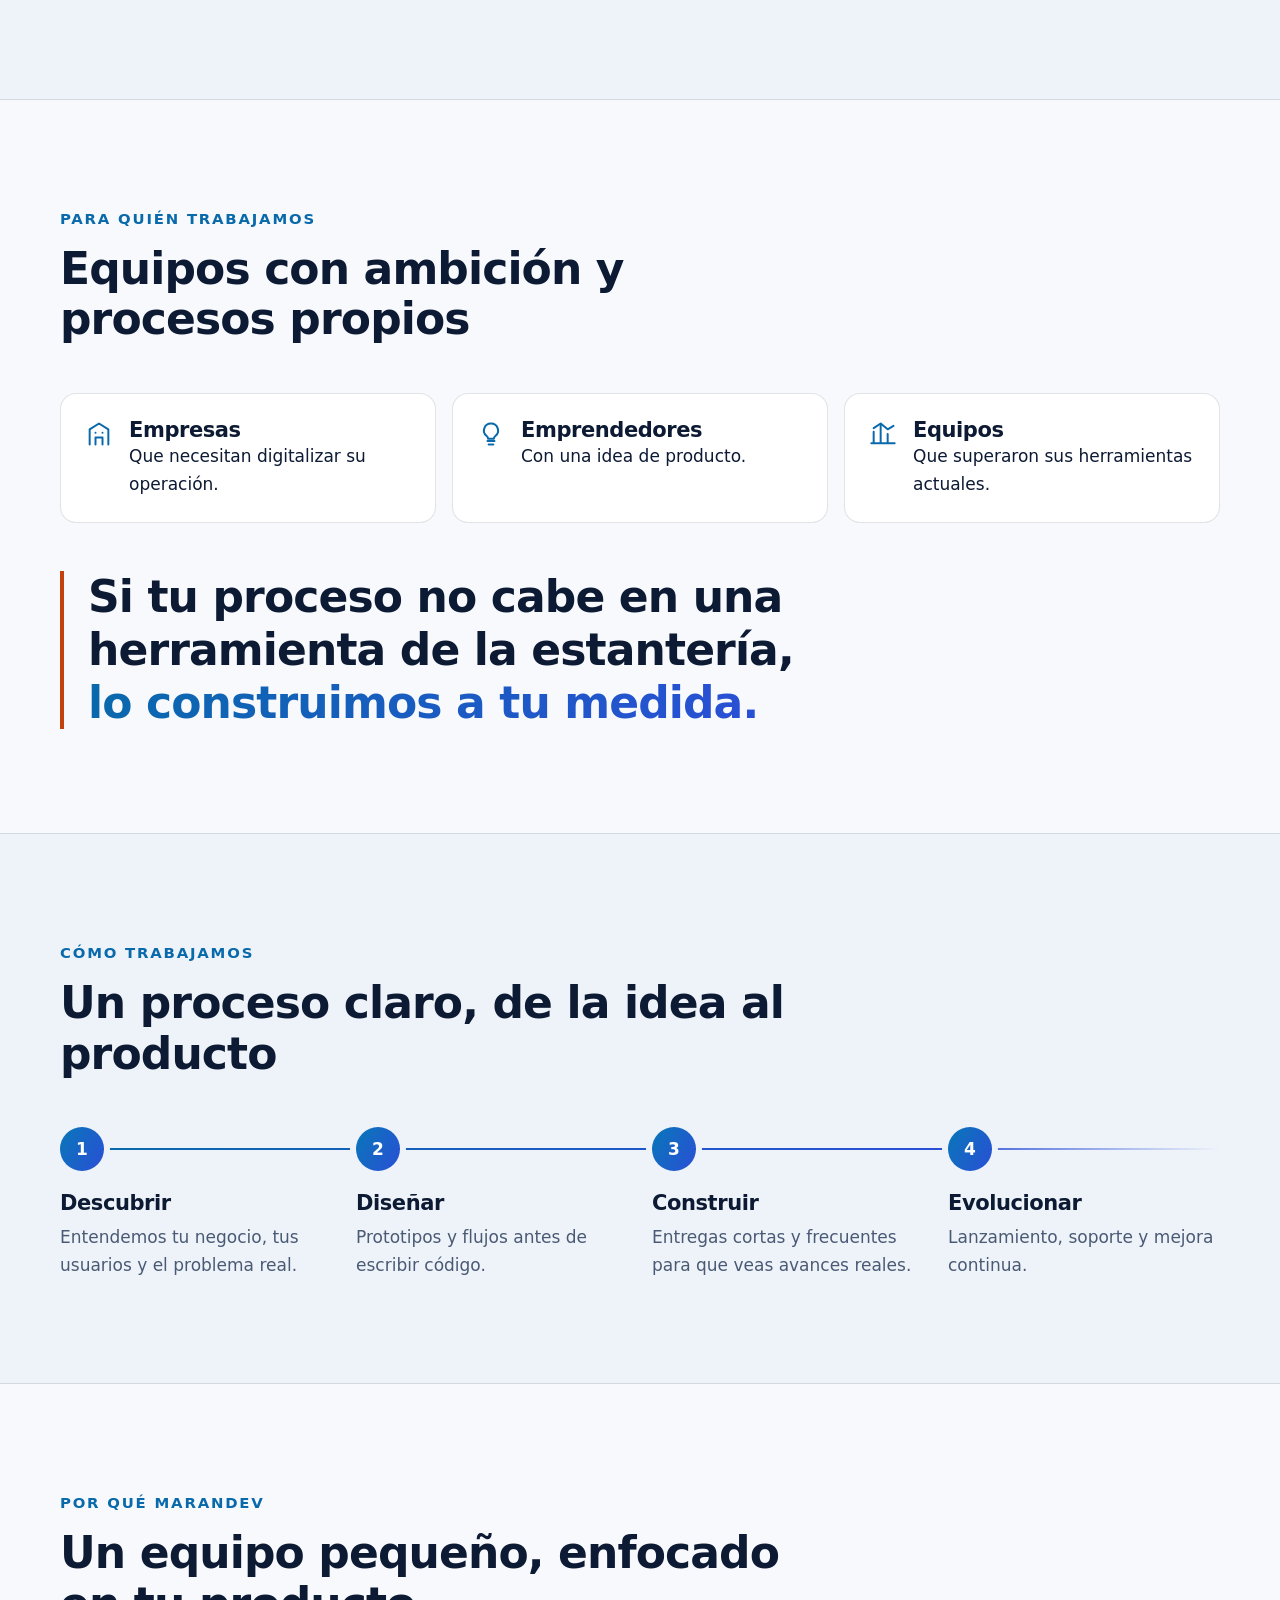
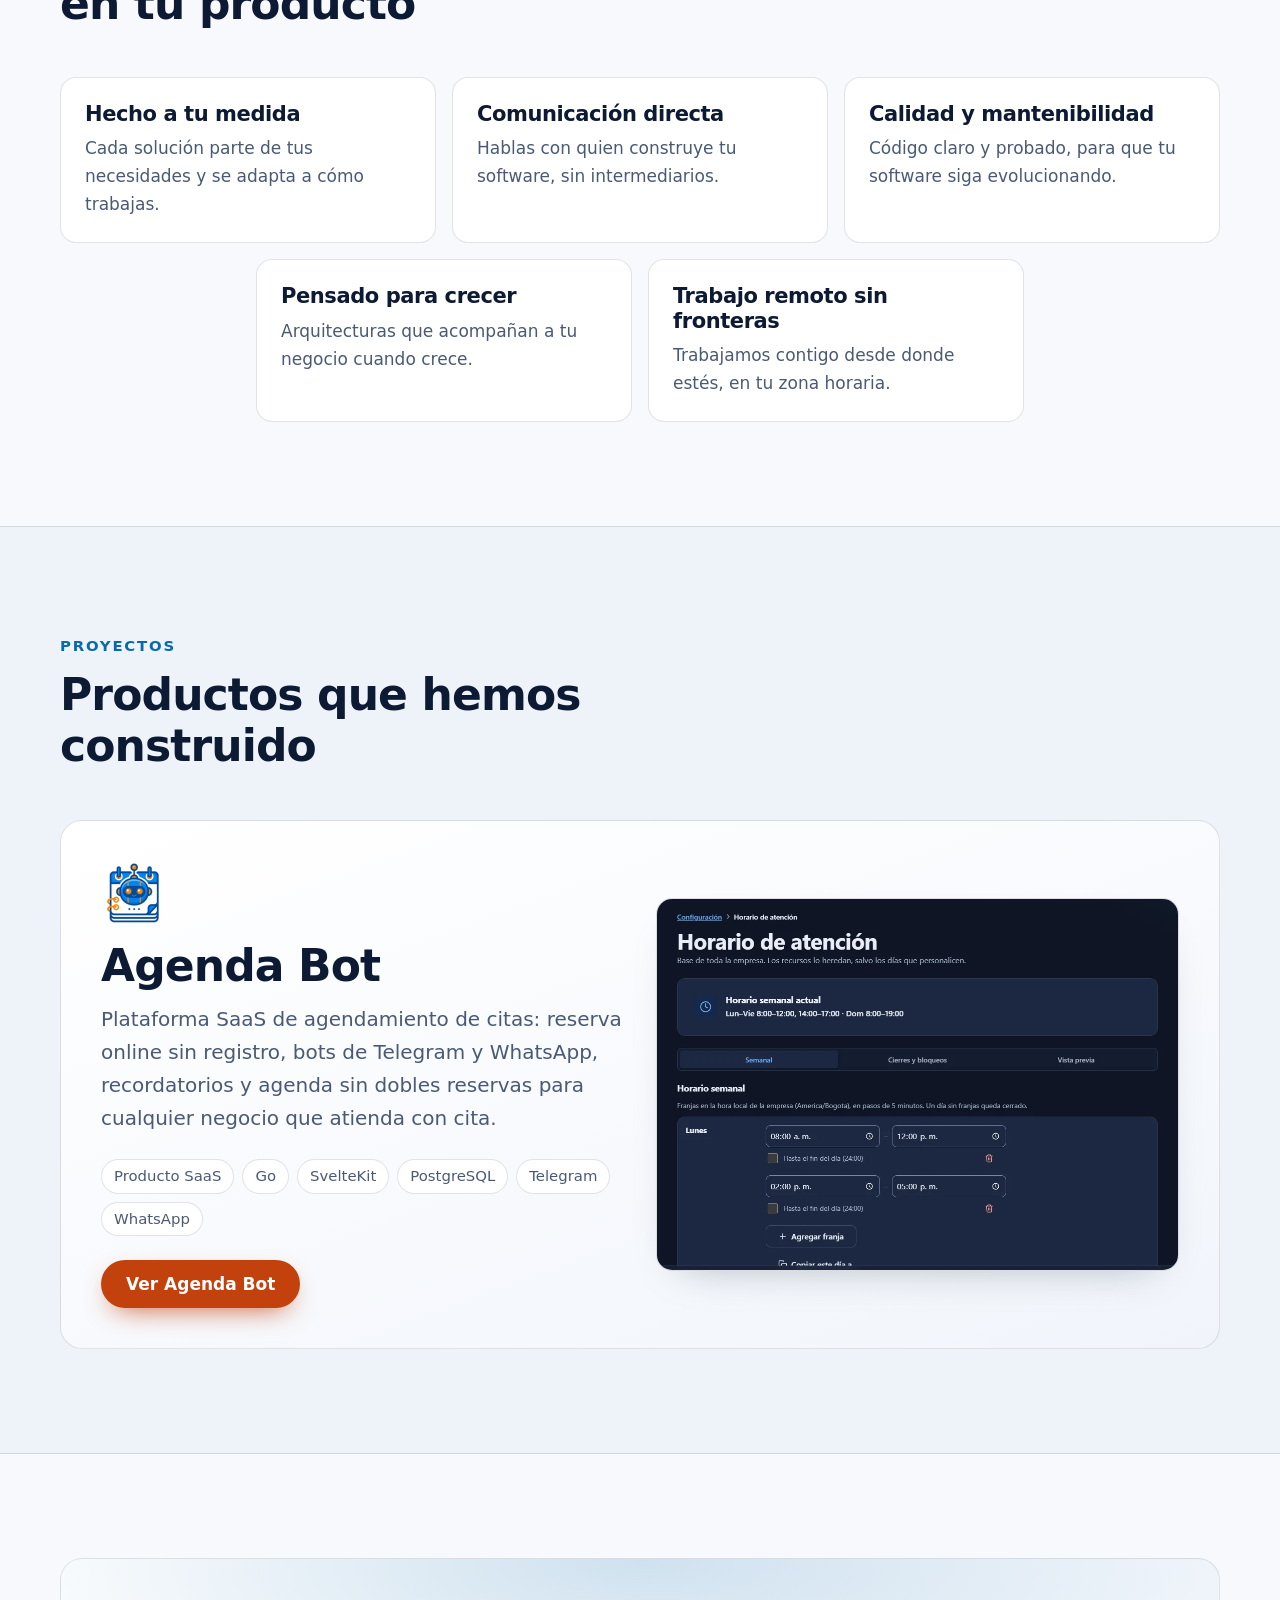
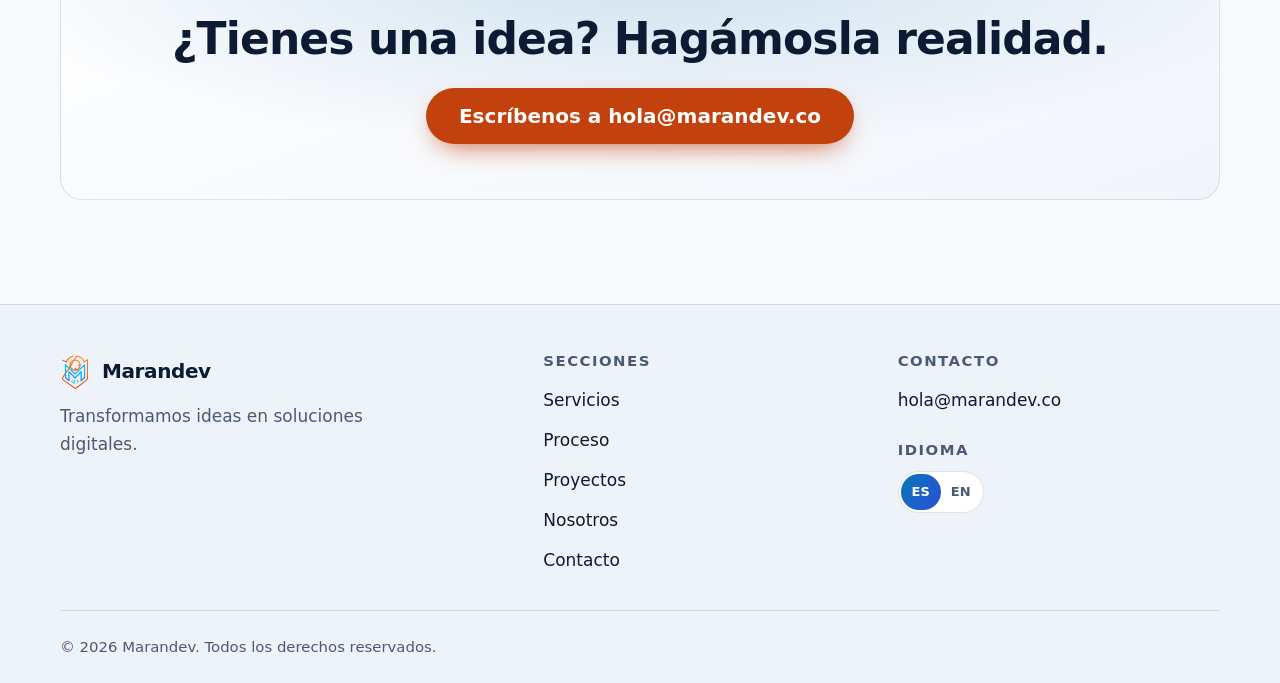
==== commit fa9f9b58: "upload new content" ====
--- a/index.html
+++ b/index.html
@@ -214,9 +214,9 @@
           <div>
             <img class="project__icon" src="/assets/img/agenda-bot/icon-512.png" width="64" height="64" alt="" loading="lazy">
             <h3 class="project__title">Agenda Bot</h3>
-            <p class="project__text">Plataforma SaaS de agendamiento de citas: reserva online sin registro, bot de Telegram, recordatorios y agenda sin dobles reservas para cualquier negocio que atienda con cita.</p>
+            <p class="project__text">Plataforma SaaS de agendamiento de citas: reserva online sin registro, bots de Telegram y WhatsApp, recordatorios y agenda sin dobles reservas para cualquier negocio que atienda con cita.</p>
             <ul class="tags">
-              <li class="tag">Producto SaaS</li><li class="tag">Go</li><li class="tag">SvelteKit</li><li class="tag">PostgreSQL</li><li class="tag">Telegram</li>
+              <li class="tag">Producto SaaS</li><li class="tag">Go</li><li class="tag">SvelteKit</li><li class="tag">PostgreSQL</li><li class="tag">Telegram</li><li class="tag">WhatsApp</li>
             </ul>
             <a class="btn btn--accent" href="/apps/agenda-bot/">Ver Agenda Bot</a>
           </div>
--- a/assets/css/styles.css
+++ b/assets/css/styles.css
@@ -390,6 +390,6 @@
   .project { grid-template-columns: 1fr 1fr; }
   .product-hero__grid { grid-template-columns: 1.05fr 0.95fr; }
   .shots { grid-template-columns: 1fr 1fr; }
-  .shots .shot--wide { grid-column: 1 / -1; }
+  .shots .shot--wide { grid-column: 1 / -1; max-width: 46rem; justify-self: center; }
   .facts { grid-template-columns: repeat(3, 1fr); }
 }
